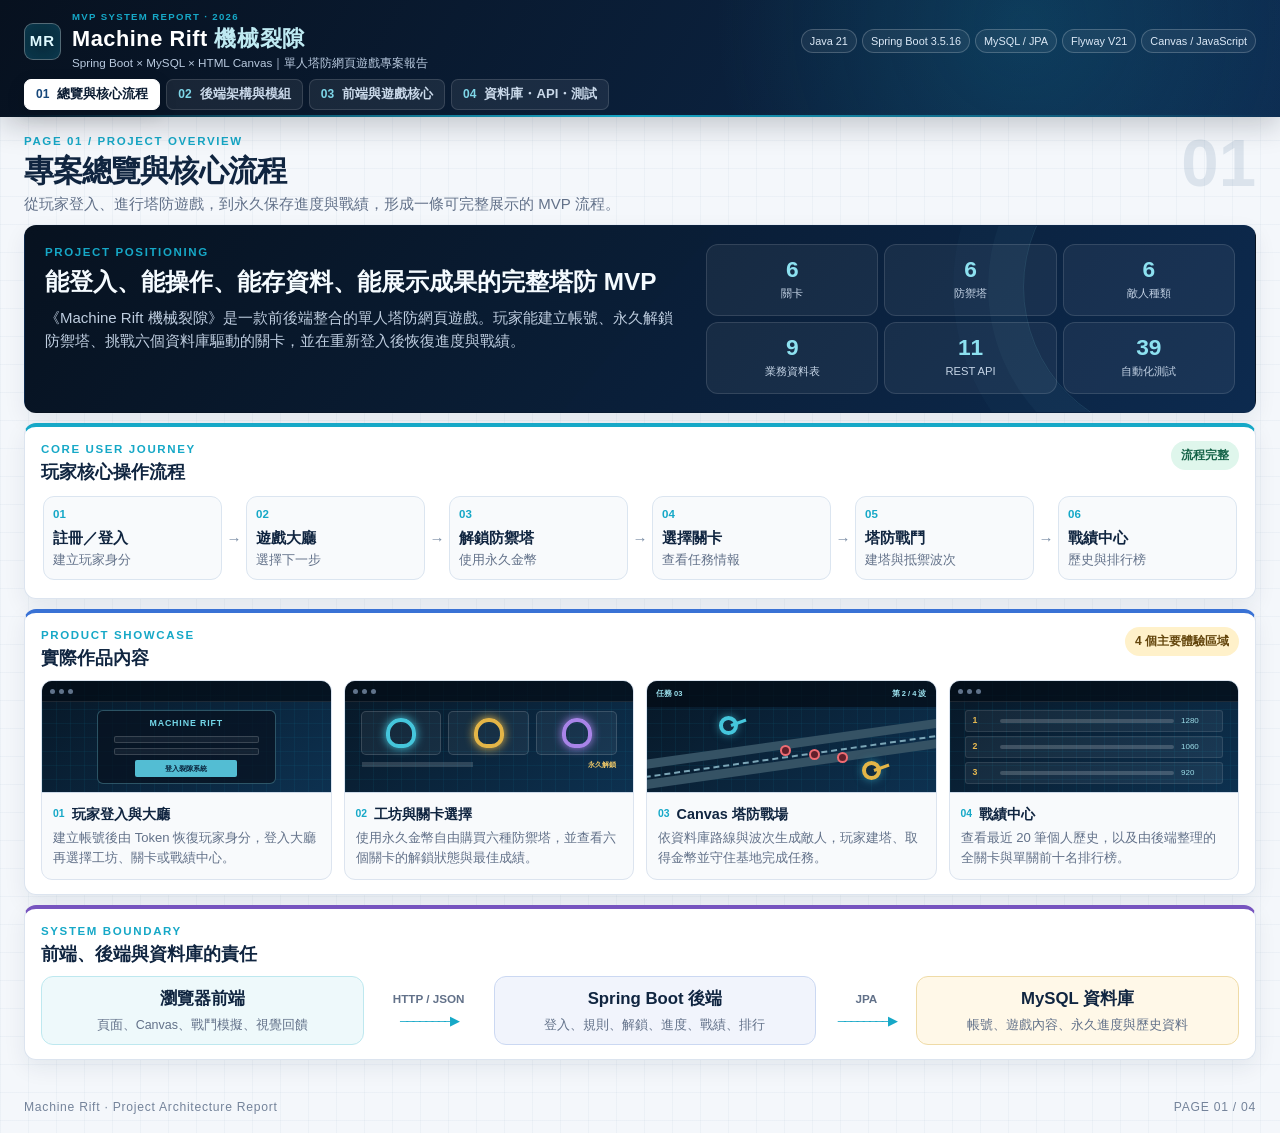
==== project-report/index.html @ 18dc1ae1 "docs: add interactive project report" ====
<!doctype html>
<html lang="zh-Hant">
<head>
  <meta charset="utf-8">
  <meta name="viewport" content="width=device-width, initial-scale=1">
  <meta name="description" content="Machine Rift 機械裂隙專案四頁式網頁報告">
  <title>Machine Rift｜專案架構報告</title>
  <link rel="stylesheet" href="report.css">
</head>
<body>
  <header class="report-header">
    <div class="header-grid">
      <div class="brand-block">
        <div class="brand-mark" aria-hidden="true">MR</div>
        <div>
          <p class="eyebrow">MVP SYSTEM REPORT · 2026</p>
          <h1>Machine Rift <span>機械裂隙</span></h1>
          <p class="subtitle">Spring Boot × MySQL × HTML Canvas｜單人塔防網頁遊戲專案報告</p>
        </div>
      </div>
      <div class="tech-list" aria-label="核心技術">
        <span>Java 21</span>
        <span>Spring Boot 3.5.16</span>
        <span>MySQL / JPA</span>
        <span>Flyway V21</span>
        <span>Canvas / JavaScript</span>
      </div>
    </div>

    <nav class="page-tabs" aria-label="報告頁面">
      <button class="page-tab is-active" type="button" data-page="overview" aria-selected="true">
        <span>01</span>總覽與核心流程
      </button>
      <button class="page-tab" type="button" data-page="backend" aria-selected="false">
        <span>02</span>後端架構與模組
      </button>
      <button class="page-tab" type="button" data-page="frontend" aria-selected="false">
        <span>03</span>前端與遊戲核心
      </button>
      <button class="page-tab" type="button" data-page="data" aria-selected="false">
        <span>04</span>資料庫・API・測試
      </button>
    </nav>
  </header>

  <main class="report-shell">
    <section class="report-page is-active" id="overview" aria-labelledby="overview-title">
      <div class="page-heading">
        <div>
          <p class="section-index">PAGE 01 / PROJECT OVERVIEW</p>
          <h2 id="overview-title">專案總覽與核心流程</h2>
          <p>從玩家登入、進行塔防遊戲，到永久保存進度與戰績，形成一條可完整展示的 MVP 流程。</p>
        </div>
        <div class="page-number">01</div>
      </div>

      <div class="hero-panel">
        <div class="hero-copy">
          <p class="kicker">PROJECT POSITIONING</p>
          <h3>能登入、能操作、能存資料、能展示成果的完整塔防 MVP</h3>
          <p>《Machine Rift 機械裂隙》是一款前後端整合的單人塔防網頁遊戲。玩家能建立帳號、永久解鎖防禦塔、挑戰六個資料庫驅動的關卡，並在重新登入後恢復進度與戰績。</p>
        </div>
        <div class="metric-grid">
          <div class="metric"><strong>6</strong><span>關卡</span></div>
          <div class="metric"><strong>6</strong><span>防禦塔</span></div>
          <div class="metric"><strong>6</strong><span>敵人種類</span></div>
          <div class="metric"><strong>9</strong><span>業務資料表</span></div>
          <div class="metric"><strong>11</strong><span>REST API</span></div>
          <div class="metric"><strong>39</strong><span>自動化測試</span></div>
        </div>
      </div>

      <article class="report-card flow-card accent-cyan">
        <div class="card-title-row">
          <div>
            <p class="card-label">CORE USER JOURNEY</p>
            <h3>玩家核心操作流程</h3>
          </div>
          <span class="status-badge success">流程完整</span>
        </div>
        <div class="process-flow" aria-label="玩家核心流程">
          <div class="process-step"><b>01</b><span>註冊／登入</span><small>建立玩家身分</small></div>
          <i aria-hidden="true">→</i>
          <div class="process-step"><b>02</b><span>遊戲大廳</span><small>選擇下一步</small></div>
          <i aria-hidden="true">→</i>
          <div class="process-step"><b>03</b><span>解鎖防禦塔</span><small>使用永久金幣</small></div>
          <i aria-hidden="true">→</i>
          <div class="process-step"><b>04</b><span>選擇關卡</span><small>查看任務情報</small></div>
          <i aria-hidden="true">→</i>
          <div class="process-step"><b>05</b><span>塔防戰鬥</span><small>建塔與抵禦波次</small></div>
          <i aria-hidden="true">→</i>
          <div class="process-step"><b>06</b><span>戰績中心</span><small>歷史與排行榜</small></div>
        </div>
      </article>

      <article class="report-card showcase-card accent-blue">
        <div class="card-title-row">
          <div>
            <p class="card-label">PRODUCT SHOWCASE</p>
            <h3>實際作品內容</h3>
          </div>
          <span class="status-badge">4 個主要體驗區域</span>
        </div>
        <div class="product-showcase">
          <div class="showcase-item">
            <div class="screen-preview login-preview" aria-hidden="true">
              <div class="preview-top"><span></span><span></span><span></span></div>
              <div class="login-panel-mini">
                <b>MACHINE RIFT</b>
                <i></i><i></i><em>登入裂隙系統</em>
              </div>
            </div>
            <div class="showcase-copy">
              <b><span>01</span>玩家登入與大廳</b>
              <p>建立帳號後由 Token 恢復玩家身分，登入大廳再選擇工坊、關卡或戰績中心。</p>
            </div>
          </div>

          <div class="showcase-item">
            <div class="screen-preview workshop-preview" aria-hidden="true">
              <div class="preview-top"><span></span><span></span><span></span></div>
              <div class="tower-mini-grid">
                <i class="tower-mini cyan"></i><i class="tower-mini yellow"></i><i class="tower-mini purple"></i>
              </div>
              <div class="workshop-bar"><span></span><b>永久解鎖</b></div>
            </div>
            <div class="showcase-copy">
              <b><span>02</span>工坊與關卡選擇</b>
              <p>使用永久金幣自由購買六種防禦塔，並查看六個關卡的解鎖狀態與最佳成績。</p>
            </div>
          </div>

          <div class="showcase-item">
            <div class="screen-preview battle-preview" aria-hidden="true">
              <div class="battle-hud-mini"><span>任務 03</span><span>第 2 / 4 波</span></div>
              <div class="battle-route-mini"></div>
              <i class="built-tower one"></i><i class="built-tower two"></i>
              <i class="enemy-dot a"></i><i class="enemy-dot b"></i><i class="enemy-dot c"></i>
            </div>
            <div class="showcase-copy">
              <b><span>03</span>Canvas 塔防戰場</b>
              <p>依資料庫路線與波次生成敵人，玩家建塔、取得金幣並守住基地完成任務。</p>
            </div>
          </div>

          <div class="showcase-item">
            <div class="screen-preview records-preview" aria-hidden="true">
              <div class="preview-top"><span></span><span></span><span></span></div>
              <div class="ranking-mini">
                <div><b>1</b><span></span><em>1280</em></div>
                <div><b>2</b><span></span><em>1060</em></div>
                <div><b>3</b><span></span><em>920</em></div>
              </div>
            </div>
            <div class="showcase-copy">
              <b><span>04</span>戰績中心</b>
              <p>查看最近 20 筆個人歷史，以及由後端整理的全關卡與單關前十名排行榜。</p>
            </div>
          </div>
        </div>
      </article>

      <article class="report-card accent-purple">
        <div class="card-title-row">
          <div>
            <p class="card-label">SYSTEM BOUNDARY</p>
            <h3>前端、後端與資料庫的責任</h3>
          </div>
        </div>
        <div class="layer-diagram">
          <div class="layer frontend-layer"><span>瀏覽器前端</span><small>頁面、Canvas、戰鬥模擬、視覺回饋</small></div>
          <div class="layer-arrow">HTTP / JSON</div>
          <div class="layer backend-layer"><span>Spring Boot 後端</span><small>登入、規則、解鎖、進度、戰績、排行</small></div>
          <div class="layer-arrow">JPA</div>
          <div class="layer database-layer"><span>MySQL 資料庫</span><small>帳號、遊戲內容、永久進度與歷史資料</small></div>
        </div>
      </article>
    </section>

    <section class="report-page" id="backend" aria-labelledby="backend-title" hidden>
      <div class="page-heading">
        <div>
          <p class="section-index">PAGE 02 / BACKEND ARCHITECTURE</p>
          <h2 id="backend-title">後端架構與功能模組</h2>
          <p>採用 Spring Boot 分層架構，Controller 接收請求、Service 執行規則、Repository 操作 MySQL。</p>
        </div>
        <div class="page-number">02</div>
      </div>

      <article class="report-card accent-cyan">
        <p class="card-label">REQUEST PIPELINE</p>
        <h3>後端請求處理鏈</h3>
        <div class="architecture-flow">
          <div><strong>Controller</strong><small>HTTP、驗證、Token</small></div><i>→</i>
          <div><strong>Service</strong><small>商業規則、交易</small></div><i>→</i>
          <div><strong>Repository</strong><small>JPA 查詢與保存</small></div><i>→</i>
          <div><strong>Entity</strong><small>資料表關聯模型</small></div><i>→</i>
          <div><strong>MySQL</strong><small>永久保存資料</small></div>
        </div>
        <p class="diagram-note">DTO 控制 API 輸入輸出，Mapper 負責 Entity 與 DTO 轉換，GlobalExceptionHandler 統一處理中文錯誤。</p>
      </article>

      <article class="report-card backend-module-report accent-blue">
        <div class="card-title-row">
          <div>
            <p class="card-label">FUNCTIONAL MODULES</p>
            <h3>五個後端功能模組</h3>
          </div>
          <button class="function-overview-button" id="open-function-overview" type="button">查看 Function 全覽</button>
        </div>

        <div class="backend-domain-grid">
          <section class="domain-card auth-domain">
            <div class="domain-head"><b>01</b><div><strong>會員與登入</strong><span>Auth</span></div></div>
            <p>建立玩家身分、驗證密碼、簽發與撤銷登入 Token。</p>
            <div class="domain-row"><small>Controller</small><code>AuthController</code></div>
            <div class="endpoint-lines">
              <span><b>POST</b> /api/auth/register</span>
              <span><b>POST</b> /api/auth/login</span>
              <span><b>GET</b> /api/auth/me</span>
              <span><b>POST</b> /api/auth/logout</span>
            </div>
            <div class="function-chips"><code>register()</code><code>login()</code><code>requirePlayer()</code><code>createSession()</code></div>
            <footer><span>Player</span><span>PlayerRepository</span><span>BCrypt / SHA-256</span></footer>
          </section>

          <section class="domain-card progress-domain">
            <div class="domain-head"><b>02</b><div><strong>玩家進度</strong><span>Progress</span></div></div>
            <p>恢復玩家的金幣、關卡進度、最佳戰績與永久解鎖塔。</p>
            <div class="domain-row"><small>Controller</small><code>PlayerController</code></div>
            <div class="endpoint-lines">
              <span><b>GET</b> /api/players/me/progress</span>
            </div>
            <div class="function-chips"><code>initializePlayer()</code><code>getProgress()</code><code>recordGameResult()</code><code>unlockNextStage()</code></div>
            <footer><span>PlayerStageProgress</span><span>PlayerTowerUnlock</span><span>PlayerProgressService</span></footer>
          </section>

          <section class="domain-card stage-domain">
            <div class="domain-head"><b>03</b><div><strong>關卡內容</strong><span>Stage Content</span></div></div>
            <p>由資料庫組合關卡、路徑節點、波次與敵人數值。</p>
            <div class="domain-row"><small>Controller</small><code>StageController</code></div>
            <div class="endpoint-lines">
              <span><b>GET</b> /api/stages</span>
            </div>
            <div class="function-chips"><code>getAllStages()</code><code>StageMapper.toResponseDto()</code></div>
            <footer><span>Stage</span><span>StagePath</span><span>StageWave</span><span>Enemy</span></footer>
          </section>

          <section class="domain-card tower-domain">
            <div class="domain-head"><b>04</b><div><strong>防禦塔工坊</strong><span>Tower Workshop</span></div></div>
            <p>提供塔數值，並以交易方式處理永久金幣扣款與解鎖。</p>
            <div class="domain-row"><small>Controller</small><code>TowerController</code></div>
            <div class="endpoint-lines">
              <span><b>GET</b> /api/towers</span>
              <span><b>POST</b> /api/towers/{towerId}/unlock</span>
            </div>
            <div class="function-chips"><code>getAllTowers()</code><code>unlockTower()</code><code>findByIdForUpdate()</code></div>
            <footer><span>Tower</span><span>PlayerTowerUnlock</span><span>悲觀鎖</span></footer>
          </section>

          <section class="domain-card record-domain">
            <div class="domain-head"><b>05</b><div><strong>戰績與排行</strong><span>Records</span></div></div>
            <p>保存單局結果、回傳個人歷史，並在後端整理最佳成績前十名。</p>
            <div class="domain-row"><small>Controller</small><code>GameRecordController</code></div>
            <div class="endpoint-lines">
              <span><b>POST</b> /api/game-records</span>
              <span><b>GET</b> /api/game-records/me</span>
              <span><b>GET</b> /api/rankings</span>
            </div>
            <div class="function-chips"><code>saveGameRecord()</code><code>getPlayerHistory()</code><code>getRankings()</code></div>
            <footer><span>GameRecord</span><span>GameRecordRepository</span><span>GameRecordMapper</span></footer>
          </section>
        </div>
      </article>

      <article class="report-card accent-purple">
        <div class="card-title-row">
          <div>
            <p class="card-label">LAYER INVENTORY</p>
            <h3>後端分層與檔案完整盤點</h3>
          </div>
          <span class="status-badge success">清楚分工</span>
        </div>
        <div class="layer-inventory">
          <div class="inventory-row">
            <b><i>5</i> Controller</b>
            <div><code>AuthController</code><code>PlayerController</code><code>StageController</code><code>TowerController</code><code>GameRecordController</code></div>
            <p>接收 HTTP、執行 DTO 驗證、讀取 Authorization，將工作交給 Service。</p>
          </div>
          <div class="inventory-row">
            <b><i>5</i> Service</b>
            <div><code>AuthService</code><code>PlayerProgressService</code><code>StageService</code><code>TowerService</code><code>GameRecordService</code></div>
            <p>保存登入、進度、購買、解鎖與排行榜等真正的後端規則。</p>
          </div>
          <div class="inventory-row">
            <b><i>9</i> Repository</b>
            <div><code>PlayerRepository</code><code>StageRepository</code><code>StagePathRepository</code><code>StageWaveRepository</code><code>EnemyRepository</code><code>TowerRepository</code><code>PlayerStageProgressRepository</code><code>PlayerTowerUnlockRepository</code><code>GameRecordRepository</code></div>
            <p>繼承 JpaRepository，補充玩家、排行、歷史、解鎖與悲觀鎖查詢。</p>
          </div>
          <div class="inventory-row">
            <b><i>9</i> Entity</b>
            <div><code>Player</code><code>Stage</code><code>StagePath</code><code>StageWave</code><code>Enemy</code><code>Tower</code><code>PlayerStageProgress</code><code>PlayerTowerUnlock</code><code>GameRecord</code></div>
            <p>對應九張業務資料表，定義欄位、限制與 JPA 關聯。</p>
          </div>
          <div class="inventory-row support-row">
            <b><i>19</i> DTO</b><p>驗證 Request 並限制 Response 公開內容。</p>
            <b><i>4</i> Mapper</b><p>Player、Stage、Tower、GameRecord 資料轉換。</p>
            <b><i>4</i> Exception</b><p>統一回傳 400、401、404、409 與 500 中文錯誤。</p>
            <b><i>1</i> Config</b><p>提供 BCrypt PasswordEncoder。</p>
          </div>
          <p class="inventory-note"><code>MachineRiftApplication</code> 是 Spring Boot 啟動入口；DTO 依 Auth、Player、Stage、Tower、GameRecord 與 Ranking 六類請求／回應資料分組。</p>
        </div>
      </article>

      <article class="report-card accent-yellow">
        <div class="card-title-row">
          <div>
            <p class="card-label">END-TO-END SEQUENCES</p>
            <h3>兩條重要後端資料流</h3>
          </div>
          <span class="status-badge warning">Transaction Boundary</span>
        </div>
        <div class="sequence-grid">
          <section class="sequence-card">
            <h4>防禦塔永久購買</h4>
            <ol>
              <li><b>TowerController</b><span>接收 towerId 與登入 Token</span></li>
              <li><b>AuthService</b><span>驗證 Token 並取得目前玩家</span></li>
              <li><b>TowerService</b><span>確認塔存在並鎖定玩家資料</span></li>
              <li><b>Repository</b><span>檢查重複購買與永久金幣</span></li>
              <li><b>Transaction</b><span>扣款、新增解鎖關聯並回傳餘額</span></li>
            </ol>
          </section>
          <section class="sequence-card">
            <h4>遊戲結束與進度更新</h4>
            <ol>
              <li><b>GameRecordController</b><span>接收關卡、分數、勝敗與時間</span></li>
              <li><b>GameRecordService</b><span>確認玩家已解鎖該關卡</span></li>
              <li><b>GameRecordRepository</b><span>新增本局 GameRecord</span></li>
              <li><b>PlayerProgressService</b><span>更新最佳分數、時間與完成次數</span></li>
              <li><b>Transaction</b><span>勝利時發獎勵並解鎖下一關</span></li>
            </ol>
          </section>
        </div>
      </article>

      <article class="report-card accent-red backend-guardrails">
        <div>
          <p class="card-label">SECURITY & ERROR BOUNDARY</p>
          <h3>安全與例外處理</h3>
        </div>
        <div class="guardrail-grid">
          <div><b>玩家身分</b><span>由 Bearer Token 決定，不接受前端指定其他 playerId。</span></div>
          <div><b>敏感資料</b><span>密碼使用 BCrypt；資料庫只保存 Token 的 SHA-256 雜湊。</span></div>
          <div><b>DTO 邊界</b><span>不將 passwordHash、sessionTokenHash 等 Entity 欄位回傳前端。</span></div>
          <div><b>錯誤格式</b><span>GlobalExceptionHandler 統一中文訊息及 HTTP 狀態碼。</span></div>
        </div>
      </article>
    </section>

    <section class="report-page" id="frontend" aria-labelledby="frontend-title" hidden>
      <div class="page-heading">
        <div>
          <p class="section-index">PAGE 03 / FRONTEND & GAMEPLAY</p>
          <h2 id="frontend-title">前端結構與遊戲核心</h2>
          <p>原生 HTML、CSS 與 JavaScript 組成單頁式介面，Canvas 負責即時塔防戰場。</p>
        </div>
        <div class="page-number">03</div>
      </div>

      <div class="evidence-strip frontend-evidence" aria-label="前端成果摘要">
        <div><strong>7</strong><span>主要畫面</span><small>Hash 路由切換</small></div>
        <div><strong>5</strong><span>JavaScript 模組</span><small>依責任拆分</small></div>
        <div><strong>6</strong><span>遊戲關卡</span><small>API 驅動內容</small></div>
        <div><strong>Canvas</strong><span>即時戰場</span><small>原生 JavaScript</small></div>
      </div>

      <div class="frontend-overview-grid">
        <article class="report-card compact-navigation-card accent-cyan">
          <p class="card-label">SINGLE PAGE NAVIGATION</p>
          <h3>玩家畫面導航</h3>
          <div class="compact-navigation" aria-label="玩家畫面導航流程">
            <div class="navigation-main-route">
              <span><b>01</b>登入／建立帳號</span><i>登入成功 →</i><span class="lobby-route"><b>02</b>遊戲大廳</span>
            </div>
            <p>登入後由遊戲大廳選擇三條主要路線：</p>
            <div class="compact-branches">
              <div><b>A</b><strong>防禦塔工坊</strong><span>購買永久解鎖塔 → 返回大廳</span></div>
              <div class="game-branch"><b>B</b><strong>開始遊戲</strong><span>選擇關卡 → 任務簡報 → Canvas 戰場</span></div>
              <div><b>C</b><strong>戰績中心</strong><span>個人歷史／排行榜 → 返回大廳</span></div>
            </div>
          </div>
          <p class="diagram-note">所有畫面位於 index.html，網址 Hash 保存目前頁面，支援上一頁與重新整理。</p>
        </article>

        <article class="report-card frontend-modules-card accent-purple">
          <p class="card-label">FRONTEND FILE MAP</p>
          <h3>七個前端檔案的責任</h3>
          <div class="frontend-file-map">
            <div><code>index.html</code><span>七個畫面與視窗結構</span></div>
            <div><code>styles.css</code><span>戰術風格、HUD、響應式</span></div>
            <div><code>core.js</code><span>API、Token、state、路由</span></div>
            <div><code>views.js</code><span>大廳、工坊、選關、戰績</span></div>
            <div class="primary-file"><code>game.js</code><span>遊戲迴圈、戰鬥、Canvas</span></div>
            <div><code>story.js</code><span>任務與勝敗敘事</span></div>
            <div><code>background.js</code><span>獨立背景動畫</span></div>
          </div>
        </article>
      </div>

      <article class="report-card compact-game-loop accent-yellow">
        <div class="card-title-row">
          <div>
            <p class="card-label">GAME LOOP</p>
            <h3>單場塔防六步流程</h3>
          </div>
          <span class="status-badge warning">Frontend Runtime</span>
        </div>
        <div class="game-loop-strip">
          <div><b>1</b><strong>載入內容</strong><span>路線、波次、敵人、塔</span></div><i>→</i>
          <div><b>2</b><strong>部署防禦塔</strong><span>位置、射程、局內金幣</span></div><i>→</i>
          <div><b>3</b><strong>生成波次</strong><span>數量、間隔、生成距離</span></div><i>→</i>
          <div><b>4</b><strong>執行戰鬥</strong><span>移動、瞄準、開火、擊殺</span></div><i>→</i>
          <div><b>5</b><strong>判定結果</strong><span>全數清除／基地歸零</span></div><i>→</i>
          <div><b>6</b><strong>送出戰績</strong><span>分數、結果、遊戲時間</span></div>
        </div>
      </article>

      <div class="frontend-bottom-grid">
        <article class="report-card feedback-overview accent-green">
          <p class="card-label">BATTLEFIELD FEEDBACK</p>
          <h3>戰場資訊與操作回饋</h3>
          <div class="feedback-matrix">
            <div><b>HUD</b><span>任務、波次、時間、金幣、基地血量</span></div>
            <div><b>戰場</b><span>路線、可建造區、座標與方向提示</span></div>
            <div><b>建塔</b><span>位置／射程預覽、連續放置、塔庫排序</span></div>
            <div><b>攻擊</b><span>砲管追蹤、開火、命中及擊殺金幣</span></div>
            <div><b>敵人</b><span>固定血條、生成間距、速度與生命</span></div>
            <div><b>基地</b><span>受傷震動、低血量紅色警示</span></div>
          </div>
        </article>

        <article class="report-card runtime-boundary accent-blue">
          <p class="card-label">RUNTIME DATA BOUNDARY</p>
          <h3>前端暫存與後端永久資料</h3>
          <div class="runtime-split">
            <div><b>只存在本局</b><span>敵人與塔、子彈、局內金幣、基地生命、波次、分數、時間與動畫效果。</span></div>
            <i>遊戲結束<br>POST</i>
            <div><b>送往後端保存</b><span>stageId、score、WIN／LOSE、playTime；玩家身分由 Token 決定。</span></div>
          </div>
        </article>
      </div>
    </section>

    <section class="report-page" id="data" aria-labelledby="data-title" hidden>
      <div class="page-heading">
        <div>
          <p class="section-index">PAGE 04 / DATABASE · API · TEST</p>
          <h2 id="data-title">資料庫、API 與測試成果</h2>
          <p>九張資料表保存內容與玩家進度，十一支 API 串接核心流程，三十九項測試保護後端規則。</p>
        </div>
        <div class="page-number">04</div>
      </div>

      <div class="evidence-strip" aria-label="專案資料成果摘要">
        <div><strong>9</strong><span>業務資料表</span><small>結構已收斂</small></div>
        <div><strong>11</strong><span>REST API</span><small>涵蓋核心流程</small></div>
        <div><strong>39</strong><span>自動化測試</span><small>核心規則驗證</small></div>
        <div><strong>V21</strong><span>Flyway 版本</span><small>可重建資料庫</small></div>
      </div>

      <div class="data-overview-grid">
        <article class="report-card database-overview accent-yellow">
          <div class="card-title-row">
            <div>
              <p class="card-label">DATABASE RELATIONSHIP</p>
              <h3>資料表關聯全貌</h3>
            </div>
            <span class="status-badge warning">9 Tables</span>
          </div>
          <div class="compact-erd">
            <div class="erd-source"><strong>player</strong><span>帳號、金幣、Token</span></div>
            <div class="erd-relations">
              <div><i>1 ─ N</i><strong>player_stage_progress</strong><span>解鎖、最佳紀錄、完成次數</span><i>N ─ 1</i><b>stage</b></div>
              <div><i>1 ─ N</i><strong>player_tower_unlock</strong><span>永久購買關聯</span><i>N ─ 1</i><b>tower</b></div>
              <div><i>1 ─ N</i><strong>game_record</strong><span>勝敗、分數、時間、日期</span><i>N ─ 1</i><b>stage</b></div>
            </div>
          </div>
          <div class="stage-content-map">
            <b>stage</b><i>1 ─ N</i><span>stage_path</span>
            <b>stage</b><i>1 ─ N</i><span>stage_wave</span><i>N ─ 1</i><span>enemy</span>
          </div>
          <p class="diagram-note">固定內容 5 張表、玩家帳號 1 張表、永久進度 2 張表、每局歷史 1 張表。</p>
        </article>

        <article class="report-card api-overview accent-blue">
          <div class="card-title-row">
            <div>
              <p class="card-label">API COVERAGE</p>
              <h3>五組 API 模組</h3>
            </div>
            <button class="function-overview-button" id="open-api-overview" type="button">查看 11 支 API</button>
          </div>
          <div class="api-domain-summary">
            <div><b>4</b><strong>帳號登入</strong><span>register、login、me、logout</span></div>
            <div><b>1</b><strong>玩家進度</strong><span>目前玩家的永久進度</span></div>
            <div><b>1</b><strong>關卡內容</strong><span>路徑、波次與敵人資料</span></div>
            <div><b>2</b><strong>防禦塔</strong><span>塔資料與永久購買</span></div>
            <div><b>3</b><strong>戰績中心</strong><span>保存、歷史與排行榜</span></div>
          </div>
          <div class="api-contract-mini">
            <code>{ success, message, data }</code>
            <span>登入 API 使用 <b>Authorization: Bearer Token</b></span>
          </div>
        </article>
      </div>

      <div class="verification-overview-grid">
        <article class="report-card migration-overview accent-purple">
          <p class="card-label">MIGRATION EVOLUTION</p>
          <h3>Flyway 資料庫演進</h3>
          <div class="migration-track">
            <div><b>V1</b><span>核心 Schema</span></div><i>→</i>
            <div><b>V3</b><span>路線與波次</span></div><i>→</i>
            <div><b>V7</b><span>帳號與登入</span></div><i>→</i>
            <div><b>V14</b><span>MVP 結構收斂</span></div><i>→</i>
            <div><b>V21</b><span>難度與速度平衡</span></div>
          </div>
          <p>空白 MySQL 可依 V1～V21 重建結構與種子資料；下一個版本從 V22 開始。</p>
        </article>

        <article class="report-card test-overview accent-green">
          <div class="card-title-row">
            <div>
              <p class="card-label">TEST COVERAGE MATRIX</p>
              <h3>39 項測試覆蓋六個層級</h3>
            </div>
            <span class="test-status">✓ VERIFIED</span>
          </div>
          <div class="coverage-matrix">
            <div><b>✓</b><strong>Application</strong><span>啟動、Schema、種子內容、OpenAPI</span></div>
            <div><b>✓</b><strong>Migration</strong><span>V14～V21 結構與數值演進</span></div>
            <div><b>✓</b><strong>Controller</strong><span>Token、DTO、進度與排行榜</span></div>
            <div><b>✓</b><strong>Service</strong><span>戰績、解鎖、購買與金幣</span></div>
            <div><b>✓</b><strong>Repository</strong><span>排行、日期排序與關聯載入</span></div>
            <div><b>✓</b><strong>Exception</strong><span>中文錯誤及 null 訊息防護</span></div>
          </div>
        </article>
      </div>

      <article class="report-card data-conclusion accent-cyan">
        <div><b>資料保護</b><span>BCrypt 密碼、SHA-256 Token 雜湊、DTO 排除敏感欄位</span></div>
        <div><b>一致回應</b><span><code>{ success, message, data }</code> 與中文錯誤格式</span></div>
        <div><b>MVP 成果</b><span>登入、操作、存檔與成果展示流程已完整串接</span></div>
      </article>
    </section>
  </main>

  <dialog class="function-dialog" id="function-overview-dialog" aria-labelledby="function-dialog-title">
    <div class="function-dialog-header">
      <div>
        <p class="card-label">BACKEND FUNCTION INDEX</p>
        <h2 id="function-dialog-title">後端 Function 全覽</h2>
        <p>依功能模組整理明確寫在程式中的方法；不重複列出 Lombok 產生的方法及 JpaRepository 基本 CRUD。</p>
      </div>
      <button class="function-dialog-close" type="button" data-close-function-dialog aria-label="關閉 Function 全覽">×</button>
    </div>

    <div class="function-dialog-body">
      <section class="function-group auth-functions">
        <div class="function-group-title"><b>01</b><div><h3>會員與登入</h3><span>AuthController / AuthService</span></div></div>
        <div class="function-class">
          <strong>AuthController</strong>
          <ul class="function-list">
            <li><code>register()</code><span>接收註冊資料並建立玩家</span></li>
            <li><code>login()</code><span>驗證帳密並回傳 Token</span></li>
            <li><code>me()</code><span>取得目前登入玩家</span></li>
            <li><code>logout()</code><span>使目前 Token 失效</span></li>
          </ul>
        </div>
        <div class="function-class">
          <strong>AuthService</strong>
          <ul class="function-list">
            <li><code>register()</code><span>檢查重複、加密密碼、初始化玩家</span></li>
            <li><code>login()</code><span>比對 BCrypt 密碼</span></li>
            <li><code>requirePlayer()</code><span>驗證 Bearer Token 與到期時間</span></li>
            <li><code>logout()</code><span>清除 Token 雜湊與到期時間</span></li>
            <li><code>createSession()</code><span>產生 30 天登入 Session</span></li>
            <li><code>extractBearerToken()</code><span>解析 Authorization Header</span></li>
            <li><code>normalizeUsername()</code><span>帳號去空白並轉小寫</span></li>
            <li><code>hashToken()</code><span>以 SHA-256 保存 Token 雜湊</span></li>
          </ul>
        </div>
        <div class="function-class">
          <strong>PlayerRepository 自訂查詢</strong>
          <ul class="function-list">
            <li><code>findByUsername()</code><span>依登入帳號尋找玩家</span></li>
            <li><code>findBySessionTokenHash()</code><span>依 Token 雜湊尋找玩家</span></li>
            <li><code>existsByUsername()</code><span>檢查登入帳號重複</span></li>
            <li><code>existsByPlayerNameIgnoreCase()</code><span>不分大小寫檢查玩家名稱</span></li>
          </ul>
        </div>
      </section>

      <section class="function-group progress-functions">
        <div class="function-group-title"><b>02</b><div><h3>玩家進度</h3><span>PlayerController / PlayerProgressService</span></div></div>
        <div class="function-class">
          <strong>PlayerController</strong>
          <ul class="function-list">
            <li><code>getPlayerProgress()</code><span>回傳登入玩家完整進度</span></li>
          </ul>
        </div>
        <div class="function-class">
          <strong>PlayerProgressService</strong>
          <ul class="function-list">
            <li><code>initializePlayer()</code><span>補齊預設值與起始解鎖</span></li>
            <li><code>getProgress()</code><span>組合金幣、關卡與塔解鎖</span></li>
            <li><code>isStageUnlocked()</code><span>確認玩家可進入關卡</span></li>
            <li><code>recordGameResult()</code><span>更新最佳戰績、獎勵與完成次數</span></li>
            <li><code>isBetterResult()</code><span>比較高分與同分較短時間</span></li>
            <li><code>unlockNextStage()</code><span>勝利後解鎖下一關</span></li>
            <li><code>findFirstPlayableStage()</code><span>尋找第一個完整可玩關卡</span></li>
            <li><code>unlockStage()</code><span>建立或更新關卡解鎖</span></li>
            <li><code>unlockTower()</code><span>建立玩家起始塔解鎖</span></li>
          </ul>
        </div>
        <div class="function-class">
          <strong>進度 Repository 自訂查詢</strong>
          <ul class="function-list">
            <li><code>findAllByPlayerPlayerIdOrderByStageStageIdAsc()</code><span>取得玩家全部關卡進度</span></li>
            <li><code>findByPlayerPlayerIdAndStageStageId()</code><span>取得玩家單關進度</span></li>
            <li><code>existsByPlayerPlayerIdAndStageStageIdAndUnlockedTrue()</code><span>確認關卡已解鎖</span></li>
          </ul>
        </div>
      </section>

      <section class="function-group stage-functions">
        <div class="function-group-title"><b>03</b><div><h3>關卡內容</h3><span>StageController / StageService / StageMapper</span></div></div>
        <div class="function-class">
          <strong>Stage 模組</strong>
          <ul class="function-list">
            <li><code>StageController.getAllStages()</code><span>提供關卡內容 API</span></li>
            <li><code>StageService.getAllStages()</code><span>查詢並轉換全部關卡</span></li>
            <li><code>StageMapper.toResponseDto()</code><span>組合路線、波次與敵人 DTO</span></li>
          </ul>
        </div>
        <div class="function-class">
          <strong>StageRepository 自訂查詢</strong>
          <ul class="function-list">
            <li><code>findFirstByOrderByStageIdAsc()</code><span>取得第一關</span></li>
            <li><code>findFirstByStageIdGreaterThanOrderByStageIdAsc()</code><span>取得下一關</span></li>
            <li><code>findAllByOrderByStageIdAsc()</code><span>依 ID 取得全部關卡</span></li>
          </ul>
        </div>
      </section>

      <section class="function-group tower-functions">
        <div class="function-group-title"><b>04</b><div><h3>防禦塔工坊</h3><span>TowerController / TowerService / TowerMapper</span></div></div>
        <div class="function-class">
          <strong>Tower 模組</strong>
          <ul class="function-list">
            <li><code>TowerController.getAllTowers()</code><span>提供全部塔資料</span></li>
            <li><code>TowerController.unlockTower()</code><span>接收永久購買請求</span></li>
            <li><code>TowerService.getAllTowers()</code><span>依造價與 ID 排序</span></li>
            <li><code>TowerService.unlockTower()</code><span>鎖定玩家、扣款並建立解鎖</span></li>
            <li><code>TowerMapper.toResponseDto()</code><span>塔 Entity 轉成公開 DTO</span></li>
          </ul>
        </div>
        <div class="function-class">
          <strong>購買相關查詢</strong>
          <ul class="function-list">
            <li><code>findByIdForUpdate()</code><span>悲觀鎖讀取玩家</span></li>
            <li><code>findAllByOrderByCostAscTowerIdAsc()</code><span>塔排序查詢</span></li>
            <li><code>existsByPlayerPlayerIdAndTowerTowerId()</code><span>檢查重複購買</span></li>
            <li><code>findAllByPlayerPlayerIdOrderByTowerCostAscTowerTowerIdAsc()</code><span>取得玩家已解鎖塔</span></li>
          </ul>
        </div>
      </section>

      <section class="function-group record-functions">
        <div class="function-group-title"><b>05</b><div><h3>戰績與排行榜</h3><span>GameRecordController / Service / Mapper</span></div></div>
        <div class="function-class">
          <strong>Controller / Service</strong>
          <ul class="function-list">
            <li><code>saveGameRecord()</code><span>保存登入玩家的單局結果</span></li>
            <li><code>getMyGameRecords()</code><span>個人最近 20 筆歷史 API</span></li>
            <li><code>getPlayerHistory()</code><span>查詢並轉換玩家歷史</span></li>
            <li><code>getRankings()</code><span>產生全體或單關前十名</span></li>
          </ul>
        </div>
        <div class="function-class">
          <strong>GameRecordMapper / Repository</strong>
          <ul class="function-list">
            <li><code>toResponseDto()</code><span>戰績保存結果 DTO</span></li>
            <li><code>toHistoryResponseDto()</code><span>個人歷史 DTO</span></li>
            <li><code>toEntity()</code><span>Request、玩家與關卡組成 Entity</span></li>
            <li><code>findAllByOrderByScoreDescPlayTimeAscRecordIdAsc()</code><span>全體排行榜排序</span></li>
            <li><code>findAllByStageOrderByScoreDescPlayTimeAscRecordIdAsc()</code><span>單關排行榜排序</span></li>
            <li><code>findTop20ByPlayerOrderByCreatedAtDescRecordIdDesc()</code><span>個人最近戰績</span></li>
          </ul>
        </div>
      </section>

      <section class="function-group support-functions">
        <div class="function-group-title"><b>＋</b><div><h3>共用支援</h3><span>Mapper / Config / Repository inheritance</span></div></div>
        <div class="function-class">
          <strong>共用明確方法</strong>
          <ul class="function-list">
            <li><code>PlayerMapper.toResponseDto()</code><span>排除玩家敏感欄位</span></li>
            <li><code>PasswordConfig.passwordEncoder()</code><span>註冊 BCrypt Bean</span></li>
            <li><code>ApiResponse.success()</code><span>建立統一成功回應</span></li>
            <li><code>ApiResponse.failure()</code><span>建立統一失敗回應</span></li>
          </ul>
        </div>
        <div class="function-class">
          <strong>GlobalExceptionHandler</strong>
          <ul class="function-list">
            <li><code>handleValidationException()</code><span>處理 DTO 欄位驗證錯誤</span></li>
            <li><code>handleResourceNotFound()</code><span>回傳 404 資料不存在</span></li>
            <li><code>handleNoResourceFound()</code><span>回傳 404 API 不存在</span></li>
            <li><code>handleResourceConflict()</code><span>回傳 409 資料衝突</span></li>
            <li><code>handleAuthentication()</code><span>回傳 401 登入驗證錯誤</span></li>
            <li><code>handleGeneralException()</code><span>記錄錯誤並回傳中文 500</span></li>
          </ul>
        </div>
        <p class="function-note">未逐一列出：Lombok 產生的 Getter、Setter、Builder、建構子，以及 JpaRepository 繼承的 save、findById、findAll、delete、existsById 等基本 CRUD。EnemyRepository、StagePathRepository、StageWaveRepository 目前只使用這些繼承方法。</p>
      </section>
    </div>
  </dialog>

  <dialog class="function-dialog api-dialog" id="api-overview-dialog" aria-labelledby="api-dialog-title">
    <div class="function-dialog-header">
      <div>
        <p class="card-label">REST API INDEX</p>
        <h2 id="api-dialog-title">11 支 API 完整清單</h2>
        <p>依功能模組列出 Method、Path、登入需求與用途，所有回應使用統一 ApiResponse 格式。</p>
      </div>
      <button class="function-dialog-close" type="button" data-close-api-dialog aria-label="關閉 API 全覽">×</button>
    </div>
    <div class="api-dialog-body">
      <section class="api-detail-group">
        <h3><b>4</b>會員與登入</h3>
        <div class="api-detail-list">
          <div><em class="post">POST</em><code>/api/auth/register</code><span>公開</span><p>建立帳號並直接取得登入 Token</p></div>
          <div><em class="post">POST</em><code>/api/auth/login</code><span>公開</span><p>驗證帳號與密碼</p></div>
          <div><em class="get">GET</em><code>/api/auth/me</code><span>Token</span><p>恢復目前登入玩家</p></div>
          <div><em class="post">POST</em><code>/api/auth/logout</code><span>Token</span><p>撤銷目前登入 Session</p></div>
        </div>
      </section>
      <section class="api-detail-group">
        <h3><b>1</b>玩家進度</h3>
        <div class="api-detail-list">
          <div><em class="get">GET</em><code>/api/players/me/progress</code><span>Token</span><p>金幣、關卡進度與已解鎖塔</p></div>
        </div>
      </section>
      <section class="api-detail-group">
        <h3><b>1</b>關卡內容</h3>
        <div class="api-detail-list">
          <div><em class="get">GET</em><code>/api/stages</code><span>公開</span><p>關卡、路徑、波次與敵人</p></div>
        </div>
      </section>
      <section class="api-detail-group">
        <h3><b>2</b>防禦塔</h3>
        <div class="api-detail-list">
          <div><em class="get">GET</em><code>/api/towers</code><span>公開</span><p>全部防禦塔數值與價格</p></div>
          <div><em class="post">POST</em><code>/api/towers/{towerId}/unlock</code><span>Token</span><p>使用永久金幣購買塔</p></div>
        </div>
      </section>
      <section class="api-detail-group">
        <h3><b>3</b>戰績中心</h3>
        <div class="api-detail-list">
          <div><em class="post">POST</em><code>/api/game-records</code><span>Token</span><p>保存登入玩家的遊戲結果</p></div>
          <div><em class="get">GET</em><code>/api/game-records/me</code><span>Token</span><p>最近 20 筆個人歷史</p></div>
          <div><em class="get">GET</em><code>/api/rankings?stageId={id}</code><span>Token</span><p>全體或指定關卡前十名</p></div>
        </div>
      </section>
    </div>
  </dialog>

  <footer class="report-footer">
    <span>Machine Rift · Project Architecture Report</span>
    <span id="page-indicator">PAGE 01 / 04</span>
  </footer>

  <script src="report.js"></script>
</body>
</html>
---- project-report/report.css ----
:root {
  --navy-950: #07111f;
  --navy-900: #0a1b31;
  --navy-800: #0d2b50;
  --navy-700: #16477a;
  --ink: #102540;
  --muted: #627189;
  --surface: #ffffff;
  --surface-soft: #f4f7fb;
  --line: #dce4ef;
  --cyan: #16a8c7;
  --blue: #3972d5;
  --purple: #7754bf;
  --yellow: #d49718;
  --green: #24946b;
  --red: #c34b55;
  --shadow: 0 8px 22px rgba(16, 37, 64, 0.075);
  --radius: 12px;
}

* {
  box-sizing: border-box;
}

html {
  scroll-behavior: smooth;
}

body {
  margin: 0;
  color: var(--ink);
  background:
    linear-gradient(rgba(22, 71, 122, 0.035) 1px, transparent 1px),
    linear-gradient(90deg, rgba(22, 71, 122, 0.035) 1px, transparent 1px),
    var(--surface-soft);
  background-size: 28px 28px;
  font-family: "Segoe UI", "Noto Sans TC", "Microsoft JhengHei", sans-serif;
  line-height: 1.65;
}

button,
input,
select {
  font: inherit;
}

.report-header {
  position: sticky;
  z-index: 20;
  top: 0;
  color: #fff;
  background:
    radial-gradient(circle at 80% 20%, rgba(22, 168, 199, 0.18), transparent 30%),
    linear-gradient(120deg, var(--navy-950), var(--navy-800));
  box-shadow: 0 8px 28px rgba(7, 17, 31, 0.22);
}

.report-header::after {
  position: absolute;
  right: 0;
  bottom: 0;
  left: 0;
  height: 2px;
  content: "";
  background: linear-gradient(90deg, transparent, var(--cyan), transparent);
}

.header-grid {
  display: flex;
  align-items: center;
  justify-content: space-between;
  width: min(1280px, calc(100% - 48px));
  margin: 0 auto;
  padding: 10px 0 7px;
  gap: 16px;
}

.brand-block {
  display: flex;
  align-items: center;
  min-width: 0;
  gap: 11px;
}

.brand-mark {
  display: grid;
  flex: 0 0 auto;
  width: 37px;
  height: 37px;
  place-items: center;
  border: 1px solid rgba(255, 255, 255, 0.3);
  border-radius: 9px;
  color: #dffaff;
  background: rgba(22, 168, 199, 0.16);
  font-weight: 800;
  letter-spacing: 0.08em;
  box-shadow: inset 0 0 20px rgba(22, 168, 199, 0.16);
}

.eyebrow,
.section-index,
.card-label,
.kicker {
  margin: 0;
  color: var(--cyan);
  font-size: 0.72rem;
  font-weight: 800;
  letter-spacing: 0.14em;
  text-transform: uppercase;
}

.eyebrow {
  font-size: 0.6rem;
}

.brand-block h1 {
  margin: 1px 0 0;
  font-size: clamp(1.08rem, 1.7vw, 1.42rem);
  line-height: 1.2;
  letter-spacing: 0.025em;
}

.brand-block h1 span {
  color: #bfeaf2;
  font-weight: 600;
}

.subtitle {
  margin: 2px 0 0;
  color: #b9cadf;
  font-size: 0.73rem;
}

.tech-list {
  display: flex;
  flex-wrap: wrap;
  justify-content: flex-end;
  max-width: 520px;
  gap: 5px;
}

.tech-list span {
  padding: 3px 8px;
  border: 1px solid rgba(255, 255, 255, 0.2);
  border-radius: 999px;
  color: #dce9f7;
  background: rgba(255, 255, 255, 0.06);
  font-size: 0.68rem;
  white-space: nowrap;
}

.page-tabs {
  display: flex;
  width: min(1280px, calc(100% - 48px));
  margin: 0 auto;
  padding-bottom: 7px;
  gap: 6px;
}

.page-tab {
  min-height: 31px;
  padding: 4px 11px;
  border: 1px solid rgba(255, 255, 255, 0.13);
  border-radius: 7px;
  color: #cad9ea;
  background: rgba(255, 255, 255, 0.07);
  cursor: pointer;
  font-size: 0.82rem;
  font-weight: 700;
  transition: 160ms ease;
}

.page-tab span {
  margin-right: 8px;
  color: #7ed6e8;
  font-size: 0.75rem;
}

.page-tab:hover {
  border-color: rgba(126, 214, 232, 0.48);
  background: rgba(255, 255, 255, 0.12);
}

.page-tab.is-active {
  border-color: #fff;
  color: var(--navy-900);
  background: #fff;
  box-shadow: 0 6px 18px rgba(0, 0, 0, 0.14);
}

.page-tab.is-active span {
  color: var(--navy-700);
}

.report-shell {
  width: min(1280px, calc(100% - 48px));
  min-height: calc(100vh - 145px);
  margin: 0 auto;
  padding: 20px 0 34px;
}

.report-page {
  animation: page-enter 220ms ease-out;
}

@keyframes page-enter {
  from { opacity: 0; transform: translateY(5px); }
  to { opacity: 1; transform: translateY(0); }
}

.page-heading {
  display: flex;
  align-items: flex-start;
  justify-content: space-between;
  margin-bottom: 16px;
  gap: 24px;
}

.page-heading h2 {
  margin: 4px 0 2px;
  font-size: clamp(1.65rem, 2.6vw, 2.3rem);
  line-height: 1.2;
  letter-spacing: -0.03em;
}

.page-heading p:last-child {
  max-width: 900px;
  margin: 5px 0 0;
  color: var(--muted);
}

.page-number {
  color: rgba(22, 71, 122, 0.11);
  font-size: clamp(3.2rem, 7vw, 5.4rem);
  font-weight: 900;
  line-height: 0.9;
}

.hero-panel,
.report-card {
  position: relative;
  overflow: hidden;
  border: 1px solid var(--line);
  border-radius: var(--radius);
  background: var(--surface);
  box-shadow: var(--shadow);
}

.hero-panel {
  display: grid;
  grid-template-columns: 1.25fr 1fr;
  margin-bottom: 14px;
  padding: 24px;
  color: #fff;
  border-color: transparent;
  background:
    linear-gradient(130deg, rgba(7, 17, 31, 0.98), rgba(13, 43, 80, 0.96)),
    var(--navy-900);
}

.hero-panel::after {
  position: absolute;
  top: -90px;
  right: -70px;
  width: 300px;
  height: 300px;
  border: 1px solid rgba(126, 214, 232, 0.13);
  border-radius: 50%;
  content: "";
  box-shadow: 0 0 0 35px rgba(126, 214, 232, 0.03), 0 0 0 70px rgba(126, 214, 232, 0.02);
}

.hero-copy {
  position: relative;
  z-index: 1;
  max-width: 700px;
  padding-right: 28px;
}

.hero-copy h3 {
  margin: 6px 0 10px;
  color: #f5fbff;
  font-size: clamp(1.35rem, 2.2vw, 1.9rem);
  line-height: 1.35;
}

.hero-copy > p:last-child {
  margin: 0;
  color: #bfcee0;
}

.metric-grid {
  position: relative;
  z-index: 1;
  display: grid;
  grid-template-columns: repeat(3, 1fr);
  gap: 8px;
}

.metric {
  display: flex;
  min-height: 82px;
  flex-direction: column;
  align-items: center;
  justify-content: center;
  border: 1px solid rgba(255, 255, 255, 0.12);
  border-radius: 12px;
  background: rgba(255, 255, 255, 0.055);
}

.metric strong {
  color: #8de1f0;
  font-size: 1.7rem;
  line-height: 1;
}

.metric span {
  margin-top: 7px;
  color: #c5d4e6;
  font-size: 0.78rem;
}

.report-card {
  margin-bottom: 14px;
  padding: 18px 20px;
  border-top: 4px solid var(--blue);
}

.accent-cyan { border-top-color: var(--cyan); }
.accent-blue { border-top-color: var(--blue); }
.accent-purple { border-top-color: var(--purple); }
.accent-yellow { border-top-color: var(--yellow); }
.accent-green { border-top-color: var(--green); }
.accent-red { border-top-color: var(--red); }

.report-card h3 {
  margin: 2px 0 11px;
  font-size: 1.15rem;
  line-height: 1.3;
}

.report-card h4 {
  margin: 0 0 7px;
  font-size: 1rem;
}

.card-title-row {
  display: flex;
  align-items: flex-start;
  justify-content: space-between;
  gap: 18px;
}

.status-badge {
  flex: 0 0 auto;
  padding: 5px 10px;
  border-radius: 999px;
  color: #64460d;
  background: #fff1ca;
  font-size: 0.75rem;
  font-weight: 800;
}

.status-badge.success {
  color: #146247;
  background: #dff6ec;
}

.status-badge.warning {
  color: #6f4b08;
  background: #fff1c5;
}

.function-overview-button {
  flex: 0 0 auto;
  padding: 6px 10px;
  border: 1px solid #9fc4e3;
  border-radius: 7px;
  color: #174c78;
  background: #edf7ff;
  cursor: pointer;
  font-size: 0.72rem;
  font-weight: 800;
}

.function-overview-button:hover {
  border-color: var(--cyan);
  color: #083954;
  background: #ddf5fa;
}

.function-dialog {
  width: min(1120px, calc(100% - 32px));
  max-height: min(86vh, 860px);
  padding: 0;
  border: 1px solid #8ea7bf;
  border-radius: 13px;
  color: var(--ink);
  background: #f4f7fb;
  box-shadow: 0 25px 80px rgba(4, 13, 24, 0.42);
}

.function-dialog::backdrop {
  background: rgba(3, 10, 18, 0.72);
  backdrop-filter: blur(3px);
}

.function-dialog-header {
  position: sticky;
  z-index: 2;
  top: 0;
  display: flex;
  align-items: flex-start;
  justify-content: space-between;
  padding: 15px 18px 12px;
  color: #fff;
  background: linear-gradient(120deg, var(--navy-950), var(--navy-800));
  gap: 20px;
}

.function-dialog-header h2 {
  margin: 2px 0 3px;
  color: #fff;
  font-size: 1.28rem;
}

.function-dialog-header p:last-child {
  margin: 0;
  color: #bdcedf;
  font-size: 0.72rem;
}

.function-dialog-close {
  display: grid;
  width: 32px;
  height: 32px;
  flex: 0 0 auto;
  padding: 0;
  place-items: center;
  border: 1px solid rgba(255, 255, 255, 0.25);
  border-radius: 7px;
  color: #fff;
  background: rgba(255, 255, 255, 0.08);
  cursor: pointer;
  font-size: 1.35rem;
  line-height: 1;
}

.function-dialog-body {
  display: grid;
  grid-template-columns: repeat(2, minmax(0, 1fr));
  overflow-y: auto;
  max-height: calc(min(86vh, 860px) - 88px);
  padding: 11px;
  gap: 8px;
}

.function-group {
  padding: 11px;
  border: 1px solid var(--line);
  border-radius: 9px;
  background: #fff;
}

.function-group-title {
  display: flex;
  align-items: center;
  margin-bottom: 7px;
  gap: 8px;
}

.function-group-title > b {
  display: grid;
  width: 29px;
  height: 29px;
  flex: 0 0 auto;
  place-items: center;
  border-radius: 7px;
  color: #fff;
  background: var(--blue);
  font-size: 0.65rem;
}

.function-group-title h3 {
  margin: 0;
  font-size: 0.9rem;
  line-height: 1.2;
}

.function-group-title span {
  color: var(--muted);
  font-size: 0.61rem;
}

.progress-functions .function-group-title > b { background: var(--purple); }
.stage-functions .function-group-title > b { background: var(--yellow); }
.tower-functions .function-group-title > b { background: var(--green); }
.record-functions .function-group-title > b { background: var(--red); }
.support-functions .function-group-title > b { background: #52647a; }

.function-class + .function-class {
  margin-top: 7px;
  padding-top: 7px;
  border-top: 1px dashed var(--line);
}

.function-class > strong {
  display: block;
  margin-bottom: 4px;
  color: var(--navy-800);
  font-size: 0.72rem;
}

.function-list {
  display: grid;
  margin: 0;
  padding: 0;
  list-style: none;
  gap: 2px;
}

.function-list li {
  display: grid;
  grid-template-columns: minmax(130px, auto) 1fr;
  align-items: baseline;
  padding: 2px 0;
  gap: 7px;
}

.function-list code {
  overflow-wrap: anywhere;
  font-size: 0.61rem;
}

.function-list span {
  color: var(--muted);
  font-size: 0.66rem;
}

.function-note {
  margin: 7px 0 0;
  padding: 7px;
  border-left: 3px solid #7f91a6;
  color: var(--muted);
  background: #f2f5f8;
  font-size: 0.65rem;
}

.evidence-strip {
  display: grid;
  grid-template-columns: repeat(4, 1fr);
  margin-bottom: 8px;
  overflow: hidden;
  border: 1px solid #cbd8e6;
  border-radius: 10px;
  background: linear-gradient(110deg, var(--navy-950), var(--navy-800));
  box-shadow: var(--shadow);
}

.evidence-strip > div {
  display: grid;
  grid-template-columns: auto 1fr;
  grid-template-rows: auto auto;
  align-items: center;
  padding: 10px 14px;
  color: #fff;
  column-gap: 9px;
}

.evidence-strip > div + div {
  border-left: 1px solid rgba(255, 255, 255, 0.12);
}

.evidence-strip strong {
  grid-row: 1 / 3;
  color: #79daeb;
  font-size: 1.45rem;
  line-height: 1;
}

.evidence-strip span {
  font-size: 0.77rem;
  font-weight: 800;
}

.evidence-strip small {
  color: #9fb2c7;
  font-size: 0.61rem;
}

.data-overview-grid,
.verification-overview-grid {
  display: grid;
  grid-template-columns: 1.25fr 0.75fr;
  gap: 8px;
}

.data-overview-grid .report-card,
.verification-overview-grid .report-card {
  margin-bottom: 8px;
}

.compact-erd {
  display: grid;
  grid-template-columns: 150px 1fr;
  align-items: stretch;
  gap: 8px;
}

.erd-source {
  display: flex;
  flex-direction: column;
  align-items: center;
  justify-content: center;
  border: 1px solid #c2d8e8;
  border-radius: 8px;
  background: #edf7fc;
  text-align: center;
}

.erd-source strong,
.erd-relations strong,
.erd-relations b,
.stage-content-map b,
.stage-content-map span {
  color: var(--navy-800);
  font-family: Consolas, monospace;
  font-size: 0.68rem;
}

.erd-source span {
  color: var(--muted);
  font-size: 0.61rem;
}

.erd-relations {
  display: grid;
  gap: 4px;
}

.erd-relations > div {
  display: grid;
  grid-template-columns: 45px 1.25fr 1fr 45px 75px;
  align-items: center;
  min-height: 40px;
  padding: 5px 8px;
  border: 1px solid #e0e6ed;
  border-radius: 7px;
  background: #fafbfd;
  gap: 6px;
}

.erd-relations i,
.stage-content-map i {
  color: var(--yellow);
  font-size: 0.59rem;
  font-style: normal;
  font-weight: 800;
  text-align: center;
}

.erd-relations span {
  color: var(--muted);
  font-size: 0.61rem;
}

.erd-relations b {
  padding: 3px 5px;
  border-radius: 4px;
  background: #fff3d4;
  text-align: center;
}

.stage-content-map {
  display: grid;
  grid-template-columns: 65px 42px 1fr 42px 1fr;
  align-items: center;
  margin-top: 6px;
  padding: 6px 8px;
  border: 1px solid #eadcae;
  border-radius: 7px;
  background: #fffbf1;
  gap: 5px;
}

.stage-content-map b:nth-of-type(2) {
  grid-column: 1;
}

.stage-content-map span {
  padding: 3px 5px;
  border-radius: 4px;
  background: #fff;
  text-align: center;
}

.api-domain-summary {
  display: grid;
  gap: 4px;
}

.api-domain-summary > div {
  display: grid;
  grid-template-columns: 26px 85px 1fr;
  align-items: center;
  min-height: 31px;
  padding: 4px 7px;
  border: 1px solid #dfe6ee;
  border-radius: 6px;
  background: #f8fafc;
  gap: 6px;
}

.api-domain-summary b {
  display: grid;
  width: 22px;
  height: 22px;
  place-items: center;
  border-radius: 5px;
  color: #fff;
  background: var(--blue);
  font-size: 0.62rem;
}

.api-domain-summary strong {
  color: var(--ink);
  font-size: 0.71rem;
}

.api-domain-summary span {
  color: var(--muted);
  font-size: 0.62rem;
}

.api-contract-mini {
  display: flex;
  align-items: center;
  justify-content: space-between;
  margin-top: 6px;
  padding: 6px 8px;
  border-radius: 6px;
  color: #c9d8e8;
  background: var(--navy-900);
  gap: 8px;
}

.api-contract-mini code {
  color: #86dbe9;
  background: rgba(255, 255, 255, 0.07);
  white-space: nowrap;
}

.api-contract-mini span {
  font-size: 0.59rem;
}

.migration-track {
  display: grid;
  grid-template-columns: repeat(4, 1fr 16px) 1fr;
  align-items: center;
}

.migration-track > div {
  display: flex;
  min-height: 52px;
  flex-direction: column;
  align-items: center;
  justify-content: center;
  padding: 5px;
  border: 1px solid #ddd4ed;
  border-radius: 7px;
  background: #faf8fd;
  text-align: center;
}

.migration-track b {
  color: var(--purple);
  font-size: 0.76rem;
}

.migration-track span {
  color: var(--muted);
  font-size: 0.59rem;
}

.migration-track i {
  color: var(--purple);
  font-style: normal;
  text-align: center;
}

.migration-overview > p:last-child {
  margin: 7px 0 0;
  color: var(--muted);
  font-size: 0.65rem;
}

.test-status {
  padding: 4px 7px;
  border-radius: 999px;
  color: #176044;
  background: #dff6eb;
  font-size: 0.62rem;
  font-weight: 900;
}

.coverage-matrix {
  display: grid;
  grid-template-columns: repeat(2, 1fr);
  gap: 4px;
}

.coverage-matrix > div {
  display: grid;
  grid-template-columns: 18px 75px 1fr;
  align-items: center;
  min-height: 36px;
  padding: 4px 6px;
  border: 1px solid #d9e8e1;
  border-radius: 6px;
  background: #f7fbf9;
  gap: 5px;
}

.coverage-matrix b {
  color: var(--green);
}

.coverage-matrix strong {
  font-size: 0.67rem;
}

.coverage-matrix span {
  color: var(--muted);
  font-size: 0.58rem;
}

.data-conclusion {
  display: grid;
  grid-template-columns: repeat(3, 1fr);
  margin-bottom: 0;
  padding: 8px 10px;
  gap: 8px;
}

.data-conclusion > div {
  display: flex;
  align-items: center;
  padding: 4px 8px;
  border-right: 1px solid var(--line);
  gap: 8px;
}

.data-conclusion > div:last-child {
  border-right: 0;
}

.data-conclusion b {
  flex: 0 0 auto;
  color: var(--navy-800);
  font-size: 0.7rem;
}

.data-conclusion span {
  color: var(--muted);
  font-size: 0.62rem;
}

.api-dialog {
  width: min(900px, calc(100% - 32px));
}

.api-dialog-body {
  display: grid;
  grid-template-columns: repeat(2, minmax(0, 1fr));
  overflow-y: auto;
  max-height: calc(min(86vh, 860px) - 88px);
  padding: 10px;
  gap: 7px;
}

.api-detail-group {
  padding: 9px;
  border: 1px solid var(--line);
  border-radius: 8px;
  background: #fff;
}

.api-detail-group:first-child,
.api-detail-group:last-child {
  grid-column: 1 / -1;
}

.api-detail-group h3 {
  display: flex;
  align-items: center;
  margin: 0 0 6px;
  font-size: 0.82rem;
  gap: 6px;
}

.api-detail-group h3 b {
  display: grid;
  width: 22px;
  height: 22px;
  place-items: center;
  border-radius: 5px;
  color: #fff;
  background: var(--blue);
  font-size: 0.6rem;
}

.api-detail-list {
  display: grid;
  gap: 3px;
}

.api-detail-list > div {
  display: grid;
  grid-template-columns: 40px minmax(190px, 1fr) 42px 1fr;
  align-items: center;
  padding: 4px 5px;
  border-radius: 5px;
  background: #f7f9fc;
  gap: 6px;
}

.api-detail-list em {
  padding: 2px 3px;
  border-radius: 4px;
  color: #fff;
  font-size: 0.55rem;
  font-style: normal;
  font-weight: 900;
  text-align: center;
}

.api-detail-list em.get { background: var(--blue); }
.api-detail-list em.post { background: var(--green); }

.api-detail-list code {
  overflow-wrap: anywhere;
  font-size: 0.62rem;
}

.api-detail-list span {
  color: var(--purple);
  font-size: 0.58rem;
  font-weight: 800;
}

.api-detail-list p {
  margin: 0;
  color: var(--muted);
  font-size: 0.61rem;
}

.frontend-overview-grid,
.frontend-bottom-grid {
  display: grid;
  grid-template-columns: 1.3fr 0.7fr;
  gap: 8px;
}

.frontend-overview-grid .report-card,
.frontend-bottom-grid .report-card {
  margin-bottom: 8px;
}

.compact-navigation {
  padding-top: 1px;
}

.navigation-main-route {
  display: grid;
  grid-template-columns: 1fr 92px 1fr;
  align-items: center;
  gap: 7px;
}

.navigation-main-route > span {
  display: flex;
  min-height: 42px;
  align-items: center;
  padding: 7px 9px;
  border: 1px solid #cddae8;
  border-radius: 7px;
  color: var(--ink);
  background: #f7fafc;
  font-size: 0.7rem;
  font-weight: 800;
  gap: 7px;
}

.navigation-main-route > span b {
  display: grid;
  width: 24px;
  height: 24px;
  place-items: center;
  border-radius: 5px;
  color: #fff;
  background: var(--blue);
  font-size: 0.57rem;
}

.navigation-main-route > .lobby-route {
  color: #fff;
  border-color: var(--navy-800);
  background: var(--navy-800);
}

.navigation-main-route > .lobby-route b {
  color: var(--navy-900);
  background: #77d4e5;
}

.navigation-main-route > i {
  color: var(--cyan);
  font-size: 0.61rem;
  font-style: normal;
  font-weight: 800;
  text-align: center;
}

.compact-navigation > p {
  margin: 6px 0 4px;
  color: var(--muted);
  font-size: 0.65rem;
}

.compact-branches {
  display: grid;
  grid-template-columns: repeat(3, 1fr);
  gap: 5px;
}

.compact-branches > div {
  display: grid;
  grid-template-columns: 24px 1fr;
  grid-template-rows: auto auto;
  min-height: 64px;
  align-items: center;
  padding: 6px 7px;
  border: 1px solid #dce4ed;
  border-radius: 7px;
  background: #f8fafc;
  gap: 1px 6px;
}

.compact-branches > div > b {
  display: grid;
  width: 22px;
  height: 22px;
  grid-row: 1 / 3;
  place-items: center;
  border-radius: 5px;
  color: #fff;
  background: var(--green);
  font-size: 0.58rem;
}

.compact-branches > div:nth-child(2) > b { background: var(--yellow); }
.compact-branches > div:nth-child(3) > b { background: var(--purple); }

.compact-branches strong {
  font-size: 0.68rem;
}

.compact-branches span {
  color: var(--muted);
  font-size: 0.57rem;
  line-height: 1.35;
}

.game-branch {
  border-color: #e2d19b !important;
  background: #fffbef !important;
}

.frontend-file-map {
  display: grid;
  gap: 3px;
}

.frontend-file-map > div {
  display: grid;
  grid-template-columns: 95px 1fr;
  align-items: center;
  min-height: 27px;
  padding: 3px 6px;
  border: 1px solid #e0e6ed;
  border-radius: 5px;
  background: #f8fafc;
  gap: 6px;
}

.frontend-file-map code {
  font-size: 0.61rem;
}

.frontend-file-map span {
  color: var(--muted);
  font-size: 0.59rem;
}

.frontend-file-map .primary-file {
  border-color: #c8b5e9;
  background: #f6f1fc;
}

.game-loop-strip {
  display: grid;
  grid-template-columns: repeat(5, minmax(0, 1fr) 15px) minmax(0, 1fr);
  align-items: center;
}

.game-loop-strip > div {
  display: grid;
  grid-template-columns: 24px 1fr;
  grid-template-rows: auto auto;
  min-height: 58px;
  align-items: center;
  padding: 6px;
  border: 1px solid #e6d8a9;
  border-radius: 7px;
  background: #fffcf4;
  gap: 1px 5px;
}

.game-loop-strip b {
  display: grid;
  width: 22px;
  height: 22px;
  grid-row: 1 / 3;
  place-items: center;
  border-radius: 50%;
  color: #fff;
  background: var(--yellow);
  font-size: 0.61rem;
}

.game-loop-strip strong {
  color: #594512;
  font-size: 0.66rem;
}

.game-loop-strip span {
  color: var(--muted);
  font-size: 0.55rem;
  line-height: 1.3;
}

.game-loop-strip > i {
  color: var(--yellow);
  font-style: normal;
  text-align: center;
}

.frontend-bottom-grid {
  grid-template-columns: 1.15fr 0.85fr;
}

.feedback-matrix {
  display: grid;
  grid-template-columns: repeat(3, 1fr);
  gap: 4px;
}

.feedback-matrix > div {
  display: flex;
  min-height: 42px;
  flex-direction: column;
  justify-content: center;
  padding: 5px 7px;
  border-left: 3px solid var(--green);
  border-radius: 0 6px 6px 0;
  background: #f5faf7;
}

.feedback-matrix b {
  color: #176446;
  font-size: 0.65rem;
}

.feedback-matrix span {
  color: var(--muted);
  font-size: 0.56rem;
  line-height: 1.35;
}

.runtime-split {
  display: grid;
  grid-template-columns: 1fr 58px 1fr;
  align-items: stretch;
  gap: 5px;
}

.runtime-split > div {
  display: flex;
  min-height: 92px;
  flex-direction: column;
  justify-content: center;
  padding: 8px;
  border: 1px solid #dbe5ef;
  border-radius: 7px;
  background: #f7fafc;
}

.runtime-split b {
  color: var(--navy-800);
  font-size: 0.68rem;
}

.runtime-split span {
  margin-top: 3px;
  color: var(--muted);
  font-size: 0.58rem;
  line-height: 1.4;
}

.runtime-split > i {
  display: grid;
  place-items: center;
  color: var(--blue);
  font-size: 0.57rem;
  font-style: normal;
  font-weight: 800;
  text-align: center;
}

.card-grid {
  display: grid;
  gap: 13px;
}

.card-grid .report-card {
  margin-bottom: 0;
}

.two-columns { grid-template-columns: repeat(2, minmax(0, 1fr)); margin-bottom: 14px; }
.three-columns { grid-template-columns: repeat(3, minmax(0, 1fr)); margin-bottom: 14px; }

.feature-list {
  margin: 0;
  padding-left: 20px;
  color: #344861;
}

.feature-list li + li {
  margin-top: 4px;
}

.product-showcase {
  display: grid;
  grid-template-columns: repeat(4, minmax(0, 1fr));
  gap: 12px;
}

.showcase-item {
  overflow: hidden;
  border: 1px solid var(--line);
  border-radius: 11px;
  background: #f8fafc;
}

.screen-preview {
  position: relative;
  overflow: hidden;
  height: 130px;
  border-bottom: 1px solid #cdd9e7;
  background:
    linear-gradient(rgba(22, 168, 199, 0.07) 1px, transparent 1px),
    linear-gradient(90deg, rgba(22, 168, 199, 0.07) 1px, transparent 1px),
    linear-gradient(145deg, #071726, #0d3150);
  background-size: 14px 14px, 14px 14px, auto;
}

.preview-top {
  display: flex;
  align-items: center;
  height: 21px;
  padding: 0 8px;
  border-bottom: 1px solid rgba(255, 255, 255, 0.1);
  background: rgba(4, 12, 22, 0.72);
  gap: 4px;
}

.preview-top span {
  width: 5px;
  height: 5px;
  border-radius: 50%;
  background: #60738b;
}

.login-panel-mini {
  display: flex;
  width: 62%;
  margin: 13px auto;
  padding: 9px;
  flex-direction: column;
  align-items: center;
  border: 1px solid rgba(126, 214, 232, 0.32);
  border-radius: 6px;
  background: rgba(7, 17, 31, 0.72);
  gap: 5px;
}

.login-panel-mini b {
  color: #74d7e9;
  font-size: 0.55rem;
  letter-spacing: 0.1em;
}

.login-panel-mini i {
  width: 88%;
  height: 7px;
  border: 1px solid rgba(255, 255, 255, 0.16);
  border-radius: 2px;
  background: rgba(255, 255, 255, 0.05);
}

.login-panel-mini em {
  width: 62%;
  padding: 3px;
  color: #07213a;
  border-radius: 2px;
  background: #53bdd3;
  font-size: 0.45rem;
  font-style: normal;
  font-weight: 800;
  text-align: center;
}

.tower-mini-grid {
  display: grid;
  grid-template-columns: repeat(3, 1fr);
  padding: 14px 16px 7px;
  gap: 7px;
}

.tower-mini-grid > i {
  display: grid;
  height: 58px;
  place-items: center;
  border: 1px solid rgba(255, 255, 255, 0.15);
  border-radius: 5px;
  background: rgba(255, 255, 255, 0.055);
}

.tower-mini-grid > i::before {
  width: 22px;
  height: 22px;
  border: 4px solid currentColor;
  border-radius: 50% 50% 42% 42%;
  content: "";
  box-shadow: 0 0 10px currentColor;
}

.tower-mini.cyan { color: #45c6dc; }
.tower-mini.yellow { color: #e4b547; }
.tower-mini.purple { color: #a984e8; }

.workshop-bar {
  display: flex;
  align-items: center;
  justify-content: space-between;
  padding: 0 17px;
}

.workshop-bar span {
  width: 44%;
  height: 5px;
  background: rgba(255, 255, 255, 0.15);
}

.workshop-bar b {
  color: #f0c968;
  font-size: 0.46rem;
}

.battle-hud-mini {
  display: flex;
  justify-content: space-between;
  padding: 7px 9px;
  color: #9be1ee;
  background: rgba(4, 12, 22, 0.72);
  font-size: 0.47rem;
  font-weight: 800;
}

.battle-route-mini {
  position: absolute;
  top: 71px;
  left: -5%;
  width: 112%;
  height: 29px;
  border-top: 9px solid #355264;
  border-bottom: 9px solid #355264;
  transform: rotate(-8deg);
}

.battle-route-mini::after {
  position: absolute;
  top: 7px;
  right: 0;
  left: 0;
  border-top: 2px dashed #7ca6b7;
  content: "";
}

.built-tower {
  position: absolute;
  width: 19px;
  height: 19px;
  border: 4px solid #45c6dc;
  border-radius: 50%;
  background: #102c42;
  box-shadow: 0 0 8px rgba(69, 198, 220, 0.55);
}

.built-tower::after {
  position: absolute;
  top: 4px;
  left: 8px;
  width: 16px;
  height: 3px;
  content: "";
  background: #45c6dc;
  transform: rotate(-20deg);
  transform-origin: left center;
}

.built-tower.one { top: 41px; left: 25%; }
.built-tower.two { right: 19%; bottom: 12px; border-color: #e4b547; }
.built-tower.two::after { background: #e4b547; }

.enemy-dot {
  position: absolute;
  width: 11px;
  height: 11px;
  border: 2px solid #ef6b72;
  border-radius: 50%;
  background: #611f2b;
}

.enemy-dot.a { top: 64px; left: 46%; }
.enemy-dot.b { top: 68px; left: 56%; }
.enemy-dot.c { top: 71px; left: 66%; }

.ranking-mini {
  display: grid;
  padding: 13px 15px;
  gap: 7px;
}

.ranking-mini > div {
  display: grid;
  grid-template-columns: 20px 1fr 34px;
  align-items: center;
  height: 22px;
  padding: 0 7px;
  border: 1px solid rgba(255, 255, 255, 0.1);
  border-radius: 3px;
  background: rgba(255, 255, 255, 0.055);
  gap: 7px;
}

.ranking-mini b {
  color: #e6b951;
  font-size: 0.55rem;
}

.ranking-mini span {
  height: 4px;
  border-radius: 2px;
  background: rgba(255, 255, 255, 0.18);
}

.ranking-mini em {
  color: #9ddde8;
  font-size: 0.5rem;
  font-style: normal;
}

.showcase-copy {
  padding: 11px 12px 13px;
}

.showcase-copy b {
  display: flex;
  align-items: center;
  color: var(--ink);
  font-size: 0.9rem;
  gap: 7px;
}

.showcase-copy b span {
  color: var(--cyan);
  font-size: 0.65rem;
}

.showcase-copy p {
  margin: 6px 0 0;
  color: var(--muted);
  font-size: 0.78rem;
  line-height: 1.55;
}

.process-flow {
  display: grid;
  grid-template-columns: repeat(5, minmax(115px, 1fr) 24px) minmax(115px, 1fr);
  align-items: center;
  overflow-x: auto;
  padding: 5px 2px 4px;
}

.process-flow > i,
.architecture-flow > i {
  color: #7a8da5;
  font-style: normal;
  text-align: center;
}

.process-step {
  display: flex;
  min-height: 92px;
  flex-direction: column;
  justify-content: center;
  padding: 11px;
  border: 1px solid #dbe5f0;
  border-radius: 11px;
  background: #f8fafc;
}

.process-step b {
  color: var(--cyan);
  font-size: 0.72rem;
}

.process-step span {
  margin: 5px 0 2px;
  color: var(--ink);
  font-weight: 800;
}

.process-step small {
  color: var(--muted);
}

.layer-diagram {
  display: grid;
  grid-template-columns: 1fr 130px 1fr 100px 1fr;
  align-items: center;
}

.layer {
  display: flex;
  min-height: 84px;
  flex-direction: column;
  justify-content: center;
  padding: 13px;
  border: 1px solid var(--line);
  border-radius: 12px;
  text-align: center;
}

.layer span {
  font-size: 1.05rem;
  font-weight: 800;
}

.layer small {
  margin-top: 4px;
  color: var(--muted);
}

.frontend-layer { background: #eef9fb; border-color: #bee8ef; }
.backend-layer { background: #f1f4fc; border-color: #cbd8f2; }
.database-layer { background: #fff8e8; border-color: #efdba7; }

.layer-arrow {
  position: relative;
  color: var(--muted);
  font-size: 0.73rem;
  font-weight: 800;
  text-align: center;
}

.layer-arrow::after {
  display: block;
  margin-top: 4px;
  color: var(--cyan);
  content: "────────▶";
  letter-spacing: -2px;
}

.architecture-flow {
  display: grid;
  grid-template-columns: 1fr 32px 1fr 32px 1fr 32px 1fr 32px 1fr;
  align-items: center;
}

.architecture-flow > div {
  display: flex;
  min-height: 76px;
  flex-direction: column;
  justify-content: center;
  padding: 11px;
  border: 1px solid #dce5f0;
  border-radius: 11px;
  background: #f8fafc;
  text-align: center;
}

.architecture-flow strong {
  color: var(--navy-800);
}

.backend-domain-grid {
  display: grid;
  grid-template-columns: repeat(5, minmax(0, 1fr));
  gap: 7px;
}

.domain-card {
  display: flex;
  min-width: 0;
  grid-column: auto;
  flex-direction: column;
  padding: 10px;
  border: 1px solid var(--line);
  border-radius: 10px;
  background: #f9fbfd;
}

.domain-head {
  display: flex;
  align-items: center;
  gap: 7px;
}

.domain-head > b {
  display: grid;
  width: 29px;
  height: 29px;
  flex: 0 0 auto;
  place-items: center;
  border-radius: 8px;
  color: #fff;
  background: var(--blue);
  font-size: 0.72rem;
}

.domain-head > div {
  display: flex;
  flex-direction: column;
}

.domain-head strong {
  color: var(--ink);
  line-height: 1.2;
}

.domain-head span {
  color: var(--muted);
  font-size: 0.68rem;
  letter-spacing: 0.08em;
  text-transform: uppercase;
}

.domain-card > p {
  min-height: 44px;
  margin: 6px 0;
  color: var(--muted);
  font-size: 0.73rem;
  line-height: 1.4;
}

.domain-row {
  display: flex;
  align-items: center;
  padding: 4px 0;
  border-top: 1px solid #e1e8f1;
  gap: 8px;
}

.domain-row small {
  width: 57px;
  flex: 0 0 auto;
  color: var(--muted);
  font-size: 0.61rem;
  font-weight: 800;
  text-transform: uppercase;
}

.endpoint-lines {
  display: grid;
  padding: 4px 0;
  border-top: 1px solid #e1e8f1;
  gap: 1px;
}

.endpoint-lines span {
  overflow: hidden;
  color: #354a63;
  font-family: Consolas, monospace;
  font-size: 0.63rem;
  text-overflow: ellipsis;
  white-space: nowrap;
}

.endpoint-lines b {
  display: inline-block;
  width: 31px;
  color: var(--blue);
  font-size: 0.57rem;
}

.function-chips {
  display: flex;
  flex-wrap: wrap;
  padding-top: 4px;
  border-top: 1px solid #e1e8f1;
  gap: 3px;
}

.function-chips code {
  padding: 2px 4px;
  font-size: 0.59rem;
}

.domain-card footer {
  display: flex;
  flex-wrap: wrap;
  margin-top: auto;
  padding-top: 5px;
  gap: 3px;
}

.domain-card footer span {
  padding: 2px 5px;
  border-radius: 999px;
  color: #52647a;
  background: #eaf0f6;
  font-size: 0.57rem;
}

.auth-domain .domain-head > b { background: var(--blue); }
.progress-domain .domain-head > b { background: var(--purple); }
.stage-domain .domain-head > b { background: var(--yellow); }
.tower-domain .domain-head > b { background: var(--green); }
.record-domain .domain-head > b { background: var(--red); }

.layer-inventory {
  overflow: hidden;
  border: 1px solid var(--line);
  border-radius: 10px;
}

.inventory-row {
  display: grid;
  grid-template-columns: 145px minmax(0, 1.4fr) minmax(230px, 0.8fr);
  align-items: center;
  padding: 10px 13px;
  background: #fff;
  gap: 12px;
}

.inventory-row:nth-child(even) {
  background: #f7f9fc;
}

.inventory-row + .inventory-row {
  border-top: 1px solid var(--line);
}

.inventory-row > b {
  color: var(--navy-800);
  font-size: 0.86rem;
}

.inventory-row > b i {
  display: inline-grid;
  width: 25px;
  height: 25px;
  margin-right: 6px;
  place-items: center;
  border-radius: 6px;
  color: #fff;
  background: var(--purple);
  font-size: 0.67rem;
  font-style: normal;
}

.inventory-row > div {
  display: flex;
  flex-wrap: wrap;
  gap: 5px;
}

.inventory-row > div code {
  font-size: 0.66rem;
}

.inventory-row > p {
  margin: 0;
  color: var(--muted);
  font-size: 0.74rem;
  line-height: 1.45;
}

.support-row {
  grid-template-columns: repeat(4, 88px 1fr);
  align-items: start;
}

.support-row > p {
  padding-top: 3px;
}

.inventory-note {
  margin: 0;
  padding: 9px 13px;
  border-top: 1px solid var(--line);
  color: var(--muted);
  background: #f2f6fa;
  font-size: 0.73rem;
}

.sequence-grid {
  display: grid;
  grid-template-columns: repeat(2, minmax(0, 1fr));
  gap: 12px;
}

.sequence-card {
  padding: 15px;
  border: 1px solid #eadcae;
  border-radius: 10px;
  background: #fffcf4;
}

.sequence-card h4 {
  color: #684d14;
}

.sequence-card ol {
  margin: 0;
  padding: 0;
  list-style: none;
  counter-reset: sequence;
}

.sequence-card li {
  position: relative;
  display: grid;
  grid-template-columns: 145px 1fr;
  min-height: 39px;
  align-items: center;
  padding: 6px 8px 6px 35px;
  border-left: 2px solid #ead18c;
  counter-increment: sequence;
  gap: 8px;
}

.sequence-card li::before {
  position: absolute;
  left: -13px;
  display: grid;
  width: 24px;
  height: 24px;
  place-items: center;
  border: 2px solid #fff;
  border-radius: 50%;
  color: #fff;
  content: counter(sequence);
  background: var(--yellow);
  font-size: 0.65rem;
  font-weight: 800;
  box-shadow: 0 0 0 1px #d5ae4b;
}

.sequence-card li b {
  color: #594413;
  font-size: 0.77rem;
}

.sequence-card li span {
  color: var(--muted);
  font-size: 0.74rem;
}

.backend-guardrails {
  display: grid;
  grid-template-columns: 210px 1fr;
  align-items: center;
  gap: 18px;
}

.guardrail-grid {
  display: grid;
  grid-template-columns: repeat(2, 1fr);
  gap: 8px;
}

.guardrail-grid > div {
  display: flex;
  min-height: 69px;
  flex-direction: column;
  justify-content: center;
  padding: 10px 12px;
  border-left: 3px solid var(--red);
  border-radius: 0 8px 8px 0;
  background: #fff7f7;
}

.guardrail-grid b {
  color: #7c2c34;
  font-size: 0.78rem;
}

.guardrail-grid span {
  margin-top: 2px;
  color: var(--muted);
  font-size: 0.72rem;
}

.architecture-flow small {
  margin-top: 3px;
  color: var(--muted);
}

.diagram-note,
.supporting-text {
  margin: 10px 0 0;
  color: var(--muted);
  font-size: 0.88rem;
}

.module-list,
.file-stack,
.test-groups {
  display: grid;
  gap: 6px;
}

.module-list > div,
.file-stack > div,
.test-groups > div {
  display: grid;
  grid-template-columns: minmax(150px, auto) 1fr;
  align-items: baseline;
  padding-bottom: 6px;
  border-bottom: 1px dashed #dce4ee;
  gap: 12px;
}

.module-list > div:last-child,
.file-stack > div:last-child,
.test-groups > div:last-child {
  padding-bottom: 0;
  border-bottom: 0;
}

code {
  padding: 2px 6px;
  border-radius: 5px;
  color: #21466f;
  background: #edf2f8;
  font-family: Consolas, "SFMono-Regular", monospace;
  font-size: 0.83em;
}

.module-list span,
.test-groups span {
  color: var(--muted);
}

.tag-cloud {
  display: flex;
  flex-wrap: wrap;
  gap: 8px;
}

.tag-cloud code {
  padding: 5px 7px;
}

.compact-card > p:last-child {
  margin-bottom: 0;
  color: #42536a;
}

.rule-grid {
  display: grid;
  grid-template-columns: repeat(2, 1fr);
  gap: 9px;
}

.rule-grid > div {
  display: flex;
  flex-direction: column;
  padding: 11px 13px;
  border-left: 3px solid var(--yellow);
  border-radius: 0 9px 9px 0;
  background: #faf8f2;
}

.rule-grid span {
  margin-top: 4px;
  color: var(--muted);
}

.navigation-flow {
  padding: 5px 0 2px;
}

.navigation-entry {
  display: flex;
  align-items: center;
  justify-content: center;
  gap: 14px;
}

.navigation-node {
  display: flex;
  min-width: 270px;
  align-items: center;
  padding: 13px 16px;
  border: 1px solid #cddae8;
  border-radius: 10px;
  background: #f7fafc;
  gap: 11px;
}

.navigation-node > b,
.destination-head > b {
  display: grid;
  width: 32px;
  height: 32px;
  flex: 0 0 auto;
  place-items: center;
  border-radius: 8px;
  color: #fff;
  background: var(--blue);
  font-size: 0.68rem;
}

.navigation-node > div {
  display: flex;
  flex-direction: column;
}

.navigation-node strong {
  color: var(--ink);
  line-height: 1.25;
}

.navigation-node span {
  margin-top: 2px;
  color: var(--muted);
  font-size: 0.72rem;
}

.lobby-node {
  color: #fff;
  border-color: var(--navy-800);
  background: var(--navy-800);
  box-shadow: 0 7px 18px rgba(13, 43, 80, 0.17);
}

.lobby-node > b {
  color: var(--navy-900);
  background: #78d3e4;
}

.lobby-node strong {
  color: #fff;
}

.lobby-node span {
  color: #bfd0df;
}

.navigation-arrow {
  display: flex;
  align-items: center;
  color: var(--cyan);
  gap: 7px;
}

.navigation-arrow span {
  color: var(--muted);
  font-size: 0.7rem;
  font-weight: 700;
}

.navigation-arrow i {
  font-size: 1.35rem;
  font-style: normal;
}

.branch-caption {
  position: relative;
  display: flex;
  justify-content: center;
  margin: 8px 0 10px;
  padding-top: 22px;
}

.branch-caption::before {
  position: absolute;
  top: 0;
  width: 1px;
  height: 18px;
  content: "";
  background: #a9bdcf;
}

.branch-caption span {
  padding: 3px 10px;
  border: 1px solid #cddae8;
  border-radius: 999px;
  color: #53677e;
  background: #edf3f8;
  font-size: 0.7rem;
  font-weight: 800;
}

.navigation-branches {
  position: relative;
  display: grid;
  grid-template-columns: 0.95fr 1.35fr 0.95fr;
  gap: 11px;
}

.navigation-branches::before {
  position: absolute;
  top: -10px;
  right: 16.5%;
  left: 16.5%;
  height: 1px;
  content: "";
  background: #a9bdcf;
}

.navigation-destination {
  position: relative;
  display: flex;
  min-height: 142px;
  flex-direction: column;
  padding: 13px 14px;
  border: 1px solid var(--line);
  border-radius: 10px;
  background: #f8fafc;
}

.navigation-destination::before {
  position: absolute;
  top: -10px;
  left: 50%;
  width: 1px;
  height: 10px;
  content: "";
  background: #a9bdcf;
}

.destination-head {
  display: flex;
  align-items: center;
  gap: 9px;
}

.destination-head strong {
  color: var(--ink);
}

.navigation-destination p {
  margin: 9px 0;
  color: var(--muted);
  font-size: 0.76rem;
  line-height: 1.5;
}

.workshop-destination .destination-head > b { background: var(--green); }
.game-destination .destination-head > b { background: var(--yellow); }
.records-destination .destination-head > b { background: var(--purple); }

.game-destination {
  border-color: #d8c47f;
  background: #fffcf3;
}

.game-route-steps {
  display: grid;
  grid-template-columns: 1fr 18px 1fr 18px 1fr;
  align-items: center;
  margin: 12px 0;
  gap: 3px;
}

.game-route-steps span {
  padding: 7px 4px;
  border: 1px solid #e6d6a6;
  border-radius: 6px;
  color: #624d18;
  background: #fff;
  font-size: 0.67rem;
  font-weight: 800;
  text-align: center;
}

.game-route-steps i {
  color: var(--yellow);
  font-style: normal;
  text-align: center;
}

.return-path {
  display: block;
  margin-top: auto;
  padding-top: 7px;
  border-top: 1px dashed #d5dee8;
  color: #6f8196;
  font-size: 0.66rem;
}

.file-stack > div {
  grid-template-columns: 125px 1fr;
  align-items: start;
}

.file-stack p {
  margin: 0;
  color: var(--muted);
}

.timeline {
  display: grid;
  grid-template-columns: repeat(6, 1fr);
  gap: 0;
}

.timeline > div {
  position: relative;
  display: flex;
  min-height: 142px;
  flex-direction: column;
  padding: 11px 13px;
  border-top: 2px solid var(--yellow);
  background: linear-gradient(#fffbef, #fff);
}

.timeline > div:not(:last-child)::after {
  position: absolute;
  z-index: 1;
  top: -8px;
  right: -6px;
  width: 12px;
  height: 12px;
  border: 2px solid #fff;
  border-radius: 50%;
  content: "";
  background: var(--yellow);
  box-shadow: 0 0 0 1px var(--yellow);
}

.timeline b {
  color: var(--yellow);
  font-size: 1.5rem;
}

.timeline strong {
  margin: 3px 0 7px;
}

.timeline span {
  color: var(--muted);
  font-size: 0.86rem;
}

.comparison-grid {
  display: grid;
  grid-template-columns: 1fr 1fr;
  gap: 10px;
}

.comparison-grid > div {
  padding: 13px;
  border: 1px solid var(--line);
  border-radius: 11px;
  background: #f8fafc;
}

.comparison-grid p {
  margin: 0;
  color: var(--muted);
}

.database-map {
  display: grid;
  grid-template-columns: 1fr 65px 1.45fr 65px 1fr;
  align-items: center;
  gap: 7px;
}

.db-table {
  display: flex;
  min-height: 66px;
  flex-direction: column;
  justify-content: center;
  padding: 12px;
  border: 1px solid #d8e1ec;
  border-radius: 9px;
  background: #f8fafc;
  text-align: center;
}

.db-table strong {
  color: var(--navy-800);
  font-family: Consolas, monospace;
}

.db-table span {
  margin-top: 3px;
  color: var(--muted);
  font-size: 0.76rem;
}

.player-table { background: #eef5fc; border-color: #cbddef; }
.content-table { background: #fff9ea; border-color: #ecdcae; }

.db-link {
  color: var(--yellow);
  font-size: 0.76rem;
  font-weight: 800;
  text-align: center;
}

.content-relations {
  display: flex;
  justify-content: center;
  margin-top: 10px;
  gap: 9px;
}

.content-relations span {
  padding: 8px 12px;
  border: 1px solid #eadcae;
  border-radius: 8px;
  background: #fffaf0;
  color: #6d5b2f;
  font-size: 0.86rem;
}

.api-list {
  display: grid;
  gap: 5px;
}

.api-list > div {
  display: grid;
  grid-template-columns: 48px minmax(210px, 1fr) 100px;
  align-items: center;
  padding: 6px 0;
  border-bottom: 1px dashed var(--line);
  gap: 7px;
}

.api-list > div:last-child {
  border-bottom: 0;
}

.api-list b {
  color: var(--blue);
  font-size: 0.72rem;
}

.api-list span {
  color: var(--muted);
  font-size: 0.82rem;
}

.test-groups > div {
  grid-template-columns: 100px 1fr;
}

pre {
  overflow: auto;
  margin: 0;
  padding: 13px;
  border-radius: 9px;
  background: var(--navy-900);
}

pre code {
  padding: 0;
  color: #d8e9f6;
  background: none;
}

.conclusion-card {
  display: grid;
  grid-template-columns: 1fr 190px;
  align-items: center;
  color: #fff;
  border-top-color: var(--cyan);
  background: linear-gradient(125deg, var(--navy-950), var(--navy-800));
}

.conclusion-card h3 {
  color: #fff;
}

.conclusion-card p:last-child {
  max-width: 900px;
  margin-bottom: 0;
  color: #c3d2e2;
}

.completion-ring {
  display: flex;
  width: 142px;
  height: 142px;
  flex-direction: column;
  align-items: center;
  justify-content: center;
  margin-left: auto;
  border: 6px solid rgba(22, 168, 199, 0.25);
  border-top-color: #6dd4e8;
  border-radius: 50%;
  background: rgba(255, 255, 255, 0.04);
}

.completion-ring strong {
  color: #7de0ef;
  font-size: 1.2rem;
  letter-spacing: 0.1em;
}

.completion-ring span {
  color: #b9cadb;
  font-size: 0.7rem;
}

.report-footer {
  display: flex;
  justify-content: space-between;
  width: min(1280px, calc(100% - 48px));
  margin: 0 auto;
  padding: 0 0 26px;
  color: #74839a;
  font-size: 0.76rem;
  letter-spacing: 0.06em;
}

/* Compact reading layout: keep all report content while reducing scrolling. */
body {
  font-size: 14px;
  line-height: 1.48;
}

.report-shell {
  padding-top: 10px;
  padding-bottom: 18px;
}

.page-heading {
  margin-bottom: 7px;
}

.page-heading h2 {
  margin-top: 2px;
  font-size: clamp(1.45rem, 2.25vw, 1.9rem);
}

.page-heading p:last-child {
  margin-top: 3px;
}

.page-number {
  font-size: clamp(2.8rem, 5.5vw, 4.2rem);
}

.hero-panel {
  margin-bottom: 8px;
  padding: 15px 17px;
}

.hero-copy h3 {
  margin: 4px 0 7px;
  font-size: clamp(1.2rem, 1.9vw, 1.55rem);
}

.metric-grid {
  gap: 6px;
}

.metric {
  min-height: 66px;
}

.metric strong {
  font-size: 1.42rem;
}

.metric span {
  margin-top: 4px;
  font-size: 0.7rem;
}

.report-card {
  margin-bottom: 8px;
  padding: 11px 13px;
}

.report-card h3 {
  margin-bottom: 8px;
  font-size: 1.03rem;
}

.card-grid {
  gap: 7px;
}

.two-columns,
.three-columns {
  margin-bottom: 8px;
}

.feature-list li + li {
  margin-top: 2px;
}

.process-flow {
  padding-top: 2px;
}

.process-step {
  min-height: 76px;
  padding: 8px;
}

.process-step span {
  margin-top: 2px;
}

.screen-preview {
  height: 104px;
}

.login-panel-mini {
  margin-top: 8px;
  margin-bottom: 8px;
  padding: 6px;
}

.tower-mini-grid {
  padding-top: 9px;
  padding-bottom: 4px;
}

.tower-mini-grid > i {
  height: 44px;
}

.battle-route-mini {
  top: 58px;
}

.built-tower.one {
  top: 35px;
}

.ranking-mini {
  padding-top: 8px;
  padding-bottom: 8px;
  gap: 4px;
}

.showcase-copy {
  padding: 8px 9px 9px;
}

.showcase-copy p {
  margin-top: 3px;
  line-height: 1.42;
}

.layer {
  min-height: 68px;
  padding: 9px;
}

.architecture-flow > div {
  min-height: 55px;
  padding: 6px 8px;
}

.diagram-note,
.supporting-text {
  margin-top: 7px;
}

.domain-card {
  padding: 10px;
}

.domain-card > p {
  min-height: 0;
  margin: 5px 0;
  line-height: 1.4;
}

.domain-row,
.endpoint-lines {
  padding-top: 4px;
  padding-bottom: 4px;
}

.function-chips {
  padding-top: 4px;
}

.domain-card footer {
  padding-top: 5px;
}

.inventory-row {
  padding-top: 7px;
  padding-bottom: 7px;
}

.inventory-note {
  padding-top: 6px;
  padding-bottom: 6px;
}

.sequence-card {
  padding: 10px 12px;
}

.sequence-card li {
  min-height: 32px;
  padding-top: 3px;
  padding-bottom: 3px;
}

.guardrail-grid > div {
  min-height: 55px;
  padding: 7px 10px;
}

.navigation-node {
  padding: 9px 12px;
}

.branch-caption {
  margin-top: 5px;
  margin-bottom: 7px;
  padding-top: 17px;
}

.branch-caption::before {
  height: 14px;
}

.navigation-destination {
  min-height: 112px;
  padding: 9px 11px;
}

.navigation-destination p {
  margin: 5px 0;
  line-height: 1.4;
}

.game-route-steps {
  margin: 7px 0;
}

.game-route-steps span {
  padding-top: 5px;
  padding-bottom: 5px;
}

.timeline > div {
  min-height: 115px;
  padding: 8px 10px;
}

.timeline b {
  font-size: 1.25rem;
}

.comparison-grid > div {
  padding: 10px;
}

.db-table {
  min-height: 55px;
  padding: 8px;
}

.content-relations {
  margin-top: 7px;
}

.content-relations span {
  padding: 5px 8px;
}

.api-list > div {
  padding: 4px 0;
}

.conclusion-card {
  grid-template-columns: 1fr 145px;
}

.completion-ring {
  width: 105px;
  height: 105px;
  border-width: 4px;
}

.completion-ring strong {
  font-size: 0.95rem;
}

.report-footer {
  padding-bottom: 16px;
}

/* Comfortable reading rebalance: slightly more space and a larger type floor. */
body {
  font-size: 15px;
  line-height: 1.55;
}

.report-shell {
  padding-top: 16px;
  padding-bottom: 28px;
}

.page-heading {
  margin-bottom: 10px;
}

.page-heading h2 {
  font-size: clamp(1.55rem, 2.35vw, 2.05rem);
}

.report-card {
  margin-bottom: 10px;
  padding: 14px 16px;
}

.report-card h3 {
  margin-bottom: 10px;
  font-size: 1.1rem;
}

.card-grid {
  gap: 9px;
}

.two-columns,
.three-columns {
  margin-bottom: 10px;
}

.hero-panel {
  margin-bottom: 10px;
  padding: 18px 20px;
}

.metric {
  min-height: 72px;
}

.process-step {
  min-height: 84px;
  padding: 9px;
}

.screen-preview {
  height: 112px;
}

.showcase-copy {
  padding: 10px 11px 11px;
}

.showcase-copy p {
  font-size: 0.82rem;
  line-height: 1.5;
}

.architecture-flow > div {
  min-height: 62px;
  padding: 8px;
}

.domain-card {
  padding: 11px;
}

.domain-card > p {
  margin: 7px 0;
  font-size: 0.78rem;
  line-height: 1.48;
}

.domain-row small {
  font-size: 0.67rem;
}

.endpoint-lines {
  gap: 2px;
}

.endpoint-lines span {
  font-size: 0.68rem;
}

.endpoint-lines b {
  font-size: 0.62rem;
}

.function-chips code {
  padding: 3px 5px;
  font-size: 0.64rem;
}

.domain-card footer {
  padding-top: 7px;
  gap: 4px;
}

.domain-card footer span {
  padding: 3px 6px;
  font-size: 0.62rem;
}

.inventory-row {
  padding-top: 9px;
  padding-bottom: 9px;
}

.inventory-row > p,
.inventory-note {
  font-size: 0.78rem;
  line-height: 1.5;
}

.sequence-card {
  padding: 12px 14px;
}

.sequence-card li {
  min-height: 37px;
  padding-top: 5px;
  padding-bottom: 5px;
}

.sequence-card li b {
  font-size: 0.82rem;
}

.sequence-card li span,
.guardrail-grid span {
  font-size: 0.77rem;
}

.guardrail-grid > div {
  min-height: 64px;
  padding: 9px 11px;
}

.function-overview-button {
  padding: 7px 11px;
  font-size: 0.77rem;
}

.function-dialog-header p:last-child,
.function-class > strong {
  font-size: 0.76rem;
}

.function-list code {
  font-size: 0.68rem;
}

.function-list span,
.function-note {
  font-size: 0.72rem;
}

.evidence-strip > div {
  padding: 12px 15px;
}

.evidence-strip span {
  font-size: 0.82rem;
}

.evidence-strip small {
  font-size: 0.68rem;
}

.navigation-main-route > span {
  min-height: 47px;
  padding: 9px 10px;
  font-size: 0.76rem;
}

.navigation-main-route > i,
.compact-navigation > p {
  font-size: 0.7rem;
}

.compact-branches > div {
  min-height: 72px;
  padding: 8px;
}

.compact-branches strong {
  font-size: 0.75rem;
}

.compact-branches span {
  font-size: 0.64rem;
  line-height: 1.45;
}

.frontend-file-map {
  gap: 4px;
}

.frontend-file-map > div {
  min-height: 31px;
  padding: 4px 7px;
}

.frontend-file-map code {
  font-size: 0.68rem;
}

.frontend-file-map span {
  font-size: 0.66rem;
}

.game-loop-strip > div {
  min-height: 66px;
  padding: 8px;
}

.game-loop-strip strong {
  font-size: 0.73rem;
}

.game-loop-strip span {
  font-size: 0.63rem;
  line-height: 1.4;
}

.feedback-matrix > div {
  min-height: 50px;
  padding: 7px 8px;
}

.feedback-matrix b {
  font-size: 0.72rem;
}

.feedback-matrix span {
  font-size: 0.64rem;
  line-height: 1.45;
}

.runtime-split > div {
  min-height: 106px;
  padding: 10px;
}

.runtime-split b {
  font-size: 0.75rem;
}

.runtime-split span,
.runtime-split > i {
  font-size: 0.65rem;
  line-height: 1.48;
}

.erd-source strong,
.erd-relations strong,
.erd-relations b,
.stage-content-map b,
.stage-content-map span {
  font-size: 0.73rem;
}

.erd-source span,
.erd-relations span,
.erd-relations i,
.stage-content-map i {
  font-size: 0.66rem;
}

.erd-relations > div {
  min-height: 46px;
  padding: 7px 9px;
}

.stage-content-map {
  padding: 8px 9px;
}

.api-domain-summary > div {
  min-height: 36px;
  padding: 6px 8px;
}

.api-domain-summary strong {
  font-size: 0.76rem;
}

.api-domain-summary span,
.api-contract-mini span {
  font-size: 0.67rem;
}

.migration-track > div {
  min-height: 60px;
  padding: 7px;
}

.migration-track b {
  font-size: 0.82rem;
}

.migration-track span,
.migration-overview > p:last-child {
  font-size: 0.66rem;
}

.coverage-matrix > div {
  min-height: 43px;
  padding: 6px 7px;
}

.coverage-matrix strong {
  font-size: 0.73rem;
}

.coverage-matrix span {
  font-size: 0.65rem;
}

.data-conclusion {
  padding: 10px 12px;
}

.data-conclusion b {
  font-size: 0.75rem;
}

.data-conclusion span {
  font-size: 0.68rem;
}

.api-detail-list > div {
  padding: 6px 7px;
}

.api-detail-list code,
.api-detail-list p {
  font-size: 0.68rem;
}

.api-detail-list span {
  font-size: 0.64rem;
}

@media (max-width: 1100px) {
  .header-grid { align-items: flex-start; }
  .tech-list { max-width: 400px; }
  .hero-panel { grid-template-columns: 1fr; gap: 24px; }
  .hero-copy { padding-right: 0; }
  .timeline { grid-template-columns: repeat(3, 1fr); row-gap: 18px; }
  .three-columns { grid-template-columns: 1fr 1fr; }
  .three-columns > :last-child { grid-column: 1 / -1; }
  .product-showcase { grid-template-columns: repeat(2, 1fr); }
  .backend-domain-grid { grid-template-columns: repeat(2, 1fr); }
  .domain-card,
  .domain-card:nth-child(4) { grid-column: auto; }
  .domain-card:last-child { grid-column: 1 / -1; }
  .support-row { grid-template-columns: 88px 1fr 88px 1fr; }
}

@media (max-width: 820px) {
  .report-header { position: static; }
  .header-grid { flex-direction: column; }
  .tech-list { justify-content: flex-start; max-width: none; }
  .page-tabs { overflow-x: auto; padding-bottom: 12px; }
  .page-tab { flex: 0 0 auto; }
  .report-shell { padding-top: 28px; }
  .two-columns,
  .three-columns { grid-template-columns: 1fr; }
  .three-columns > :last-child { grid-column: auto; }
  .layer-diagram { grid-template-columns: 1fr; gap: 8px; }
  .layer-arrow::after { content: "▼"; letter-spacing: normal; }
  .architecture-flow { grid-template-columns: 1fr; gap: 7px; }
  .architecture-flow > i { transform: rotate(90deg); }
  .database-map { grid-template-columns: 1fr; }
  .db-link { padding: 2px; }
  .content-relations { flex-direction: column; }
  .conclusion-card { grid-template-columns: 1fr; }
  .completion-ring { margin: 20px auto 0; }
  .inventory-row { grid-template-columns: 125px 1fr; }
  .inventory-row > p { grid-column: 2; }
  .support-row { grid-template-columns: 80px 1fr; }
  .support-row > p { grid-column: auto; }
  .sequence-grid { grid-template-columns: 1fr; }
  .backend-guardrails { grid-template-columns: 1fr; }
  .navigation-branches { grid-template-columns: 1fr; }
  .navigation-branches::before { display: none; }
  .navigation-destination::before { display: none; }
  .function-dialog-body { grid-template-columns: 1fr; }
  .data-overview-grid,
  .verification-overview-grid { grid-template-columns: 1fr; }
  .api-dialog-body { grid-template-columns: 1fr; }
  .api-detail-group:first-child,
  .api-detail-group:last-child { grid-column: auto; }
  .frontend-overview-grid,
  .frontend-bottom-grid { grid-template-columns: 1fr; }
}

@media (max-width: 600px) {
  .header-grid,
  .page-tabs,
  .report-shell,
  .report-footer { width: min(100% - 28px, 1280px); }
  .brand-mark { width: 34px; height: 34px; }
  .subtitle { display: none; }
  .page-heading { align-items: center; }
  .page-number { font-size: 3.5rem; }
  .hero-panel,
  .report-card { padding: 20px; }
  .metric-grid { grid-template-columns: repeat(2, 1fr); }
  .timeline { grid-template-columns: 1fr; row-gap: 10px; }
  .timeline > div { min-height: auto; }
  .timeline > div:not(:last-child)::after { display: none; }
  .comparison-grid,
  .rule-grid { grid-template-columns: 1fr; }
  .navigation-entry { flex-direction: column; }
  .navigation-node { width: 100%; min-width: 0; }
  .navigation-arrow { flex-direction: column; gap: 0; }
  .navigation-arrow i { transform: rotate(90deg); }
  .api-list > div { grid-template-columns: 44px 1fr; }
  .api-list span { grid-column: 2; }
  .module-list > div,
  .file-stack > div,
  .test-groups > div { grid-template-columns: 1fr; gap: 2px; }
  .product-showcase { grid-template-columns: 1fr; }
  .backend-domain-grid { grid-template-columns: 1fr; }
  .domain-card:last-child { grid-column: auto; }
  .inventory-row,
  .support-row { grid-template-columns: 1fr; }
  .inventory-row > p { grid-column: auto; }
  .sequence-card li { grid-template-columns: 1fr; gap: 1px; }
  .guardrail-grid { grid-template-columns: 1fr; }
  .function-dialog { width: calc(100% - 18px); }
  .function-dialog-header { padding: 11px 12px; }
  .function-list li { grid-template-columns: 1fr; gap: 1px; }
  .evidence-strip { grid-template-columns: repeat(2, 1fr); }
  .evidence-strip > div:nth-child(3) { border-left: 0; border-top: 1px solid rgba(255,255,255,.12); }
  .evidence-strip > div:nth-child(4) { border-top: 1px solid rgba(255,255,255,.12); }
  .compact-erd { grid-template-columns: 1fr; }
  .erd-source { min-height: 50px; }
  .erd-relations > div { grid-template-columns: 40px 1fr; }
  .erd-relations span,
  .erd-relations i:last-of-type,
  .erd-relations b { grid-column: 2; }
  .stage-content-map { grid-template-columns: 55px 35px 1fr; }
  .stage-content-map i:last-of-type,
  .stage-content-map span:last-child { grid-column: 3; }
  .coverage-matrix { grid-template-columns: 1fr; }
  .migration-track { grid-template-columns: 1fr; gap: 3px; }
  .migration-track i { transform: rotate(90deg); }
  .data-conclusion { grid-template-columns: 1fr; }
  .data-conclusion > div { border-right: 0; border-bottom: 1px solid var(--line); }
  .data-conclusion > div:last-child { border-bottom: 0; }
  .api-detail-list > div { grid-template-columns: 38px 1fr 42px; }
  .api-detail-list p { grid-column: 2 / -1; }
  .navigation-main-route { grid-template-columns: 1fr; }
  .navigation-main-route > i { transform: rotate(90deg); }
  .compact-branches { grid-template-columns: 1fr; }
  .game-loop-strip { grid-template-columns: 1fr; gap: 3px; }
  .game-loop-strip > i { transform: rotate(90deg); }
  .feedback-matrix { grid-template-columns: 1fr 1fr; }
  .runtime-split { grid-template-columns: 1fr; }
  .runtime-split > i { min-height: 28px; }
}

@media print {
  body { background: #fff; }
  .report-header { position: static; color: var(--ink); background: #fff; box-shadow: none; }
  .report-header::after,
  .page-tabs { display: none; }
  .brand-block h1,
  .brand-block h1 span { color: var(--ink); }
  .subtitle { color: var(--muted); }
  .tech-list span { color: var(--ink); border-color: var(--line); }
  .report-shell { width: 100%; padding: 20px 0; }
  .report-page[hidden] { display: block !important; }
  .report-page { page-break-after: always; }
  .report-card,
  .hero-panel { break-inside: avoid; box-shadow: none; }
  .report-footer { display: none; }
}

@media (prefers-reduced-motion: reduce) {
  *, *::before, *::after {
    scroll-behavior: auto !important;
    animation-duration: 0.01ms !important;
    transition-duration: 0.01ms !important;
  }
}
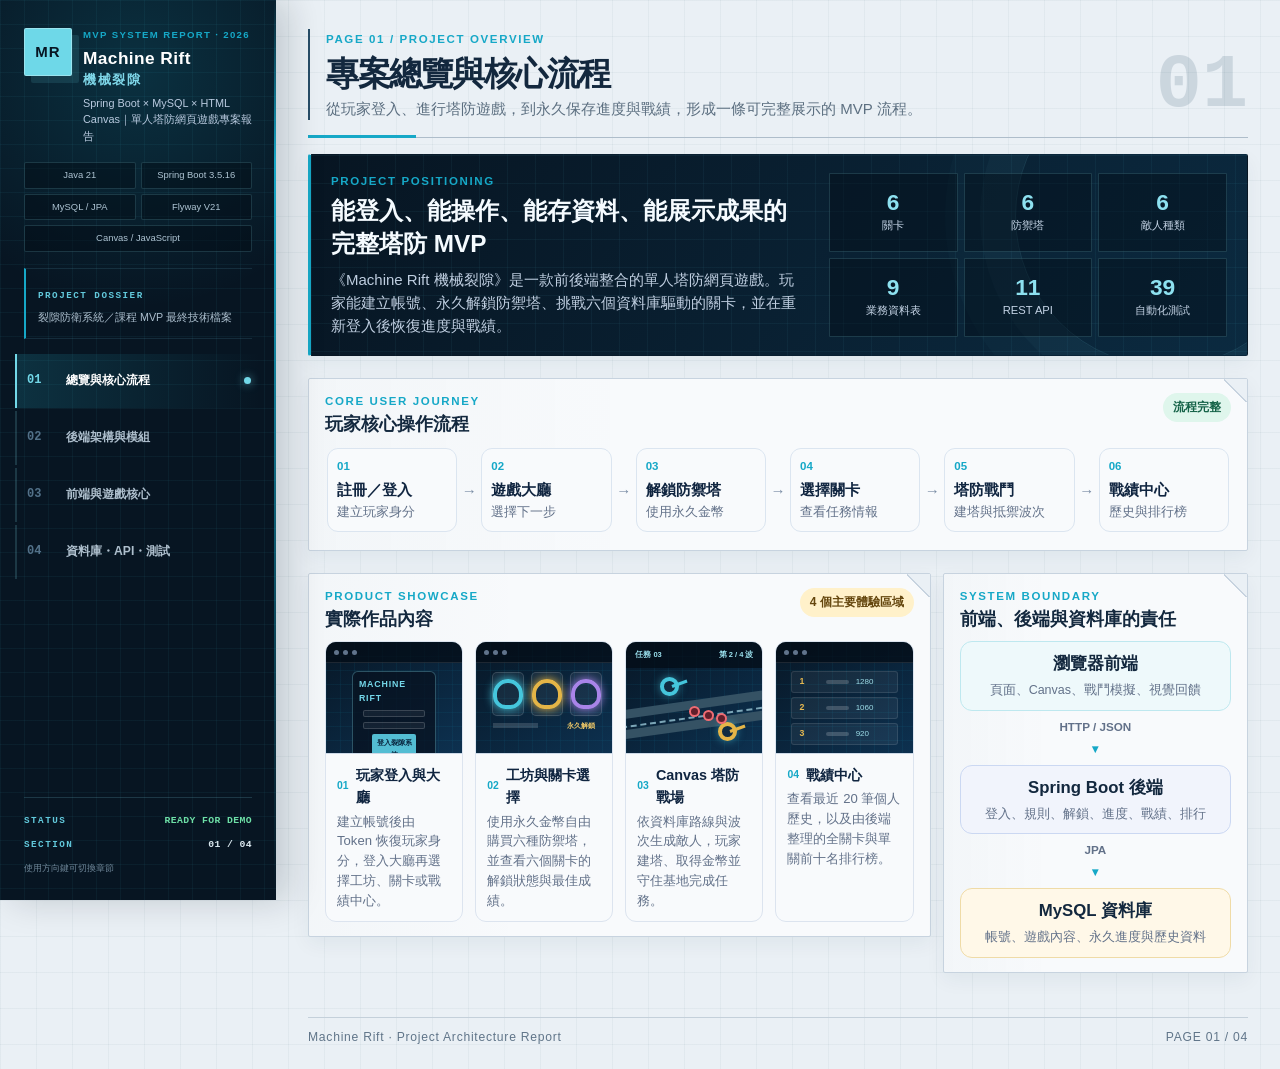
==== commit 731535bc: "docs: redesign interactive project report" ====
--- a/project-report/index.html
+++ b/project-report/index.html
@@ -8,7 +8,7 @@
   <link rel="stylesheet" href="report.css">
 </head>
 <body>
-  <header class="report-header">
+  <aside class="report-header" aria-label="專案報告導覽">
     <div class="header-grid">
       <div class="brand-block">
         <div class="brand-mark" aria-hidden="true">MR</div>
@@ -25,6 +25,11 @@
         <span>Flyway V21</span>
         <span>Canvas / JavaScript</span>
       </div>
+    </div>
+
+    <div class="rail-brief">
+      <span>PROJECT DOSSIER</span>
+      <p>裂隙防衛系統／課程 MVP 最終技術檔案</p>
     </div>
 
     <nav class="page-tabs" aria-label="報告頁面">
@@ -41,7 +46,13 @@
         <span>04</span>資料庫・API・測試
       </button>
     </nav>
-  </header>
+
+    <div class="rail-status" aria-label="報告狀態">
+      <div><span>STATUS</span><b>READY FOR DEMO</b></div>
+      <div><span>SECTION</span><b id="rail-page-indicator">01 / 04</b></div>
+      <small>使用方向鍵可切換章節</small>
+    </div>
+  </aside>
 
   <main class="report-shell">
     <section class="report-page is-active" id="overview" aria-labelledby="overview-title">
--- a/project-report/report.css
+++ b/project-report/report.css
@@ -3229,3 +3229,497 @@
     transition-duration: 0.01ms !important;
   }
 }
+
+/* ==========================================================================
+   Rift operations dossier layout
+   A fixed mission-file rail replaces the former horizontal report template.
+   ========================================================================== */
+
+:root {
+  --rail-width: 276px;
+  --dossier-bg: #eaf0f5;
+  --dossier-paper: #f8fafc;
+  --dossier-line: #c7d3df;
+  --dossier-ink: #13283e;
+}
+
+body {
+  min-height: 100vh;
+  padding-left: var(--rail-width);
+  color: var(--dossier-ink);
+  background:
+    linear-gradient(rgba(18, 63, 91, 0.045) 1px, transparent 1px),
+    linear-gradient(90deg, rgba(18, 63, 91, 0.045) 1px, transparent 1px),
+    var(--dossier-bg);
+  background-size: 36px 36px;
+}
+
+.report-header {
+  position: fixed;
+  z-index: 30;
+  inset: 0 auto 0 0;
+  display: flex;
+  width: var(--rail-width);
+  height: 100vh;
+  flex-direction: column;
+  overflow-y: auto;
+  color: #fff;
+  background:
+    linear-gradient(rgba(69, 203, 226, 0.055) 1px, transparent 1px),
+    linear-gradient(90deg, rgba(69, 203, 226, 0.055) 1px, transparent 1px),
+    radial-gradient(circle at 50% 8%, rgba(26, 174, 202, 0.18), transparent 28%),
+    #071522;
+  background-size: 24px 24px, 24px 24px, auto, auto;
+  box-shadow: 12px 0 34px rgba(7, 21, 34, 0.18);
+}
+
+.report-header::after {
+  inset: 0 0 0 auto;
+  width: 2px;
+  height: auto;
+  background: linear-gradient(180deg, transparent, var(--cyan) 18%, rgba(22, 168, 199, 0.2) 82%, transparent);
+}
+
+.header-grid {
+  display: block;
+  width: auto;
+  margin: 0;
+  padding: 28px 24px 16px;
+}
+
+.brand-block {
+  align-items: flex-start;
+}
+
+.brand-mark {
+  width: 48px;
+  height: 48px;
+  border-radius: 2px;
+  color: #071522;
+  background: #6ed8e8;
+  box-shadow: 7px 7px 0 rgba(110, 216, 232, 0.12);
+}
+
+.brand-block h1 {
+  margin-top: 5px;
+  font-size: 1.08rem;
+}
+
+.brand-block h1 span {
+  display: block;
+  margin-top: 3px;
+  color: #7ed6e8;
+  font-size: 0.8rem;
+  letter-spacing: 0.13em;
+}
+
+.subtitle {
+  margin-top: 8px;
+  font-size: 0.68rem;
+  line-height: 1.5;
+}
+
+.tech-list {
+  display: grid;
+  grid-template-columns: 1fr 1fr;
+  max-width: none;
+  margin-top: 18px;
+  gap: 5px;
+}
+
+.tech-list span {
+  overflow: hidden;
+  padding: 5px 6px;
+  border-color: rgba(126, 214, 232, 0.18);
+  border-radius: 2px;
+  color: #aec4d3;
+  background: rgba(4, 13, 22, 0.45);
+  font-size: 0.59rem;
+  text-align: center;
+  text-overflow: ellipsis;
+}
+
+.tech-list span:last-child {
+  grid-column: 1 / -1;
+}
+
+.rail-brief {
+  margin: 0 24px 15px;
+  padding: 12px 0 12px 12px;
+  border-left: 2px solid var(--cyan);
+  border-top: 1px solid rgba(126, 214, 232, 0.12);
+  border-bottom: 1px solid rgba(126, 214, 232, 0.12);
+}
+
+.rail-brief span,
+.rail-status span {
+  color: #62c9dc;
+  font-family: Consolas, monospace;
+  font-size: 0.58rem;
+  font-weight: 800;
+  letter-spacing: 0.16em;
+}
+
+.rail-brief p {
+  margin: 5px 0 0;
+  color: #adc0cf;
+  font-size: 0.67rem;
+  line-height: 1.55;
+}
+
+.page-tabs {
+  display: flex;
+  width: auto;
+  flex-direction: column;
+  margin: 0;
+  padding: 0 15px;
+  gap: 3px;
+}
+
+.page-tab {
+  position: relative;
+  display: grid;
+  width: 100%;
+  min-height: 54px;
+  grid-template-columns: 39px 1fr;
+  align-items: center;
+  padding: 7px 10px;
+  border: 0;
+  border-left: 2px solid rgba(126, 214, 232, 0.18);
+  border-radius: 0;
+  color: #aebfcd;
+  background: transparent;
+  font-size: 0.76rem;
+  text-align: left;
+}
+
+.page-tab span {
+  margin: 0;
+  color: #527189;
+  font-family: Consolas, monospace;
+  font-size: 0.75rem;
+}
+
+.page-tab:hover {
+  border-color: var(--cyan);
+  background: rgba(110, 216, 232, 0.07);
+}
+
+.page-tab.is-active {
+  border-color: #72d8e8;
+  color: #fff;
+  background: linear-gradient(90deg, rgba(39, 178, 202, 0.18), transparent);
+  box-shadow: none;
+}
+
+.page-tab.is-active::after {
+  position: absolute;
+  right: 10px;
+  width: 7px;
+  height: 7px;
+  border-radius: 50%;
+  content: "";
+  background: #72d8e8;
+  box-shadow: 0 0 10px rgba(114, 216, 232, 0.7);
+}
+
+.page-tab.is-active span {
+  color: #72d8e8;
+}
+
+.rail-status {
+  display: grid;
+  margin: auto 24px 24px;
+  padding-top: 15px;
+  border-top: 1px solid rgba(126, 214, 232, 0.18);
+  gap: 9px;
+}
+
+.rail-status > div {
+  display: flex;
+  align-items: center;
+  justify-content: space-between;
+  gap: 10px;
+}
+
+.rail-status b {
+  color: #d9e8ef;
+  font-family: Consolas, monospace;
+  font-size: 0.61rem;
+  letter-spacing: 0.04em;
+}
+
+.rail-status > div:first-child b {
+  color: #6ee0a7;
+}
+
+.rail-status small {
+  color: #6f8799;
+  font-size: 0.59rem;
+}
+
+.report-shell {
+  width: min(1420px, calc(100% - 64px));
+  min-height: calc(100vh - 48px);
+  margin: 0 auto;
+  padding: 27px 0 34px;
+}
+
+.report-page.is-active {
+  display: grid;
+  grid-template-columns: repeat(12, minmax(0, 1fr));
+  align-items: start;
+  gap: 12px;
+}
+
+.report-page > * {
+  grid-column: 1 / -1;
+}
+
+.page-heading {
+  position: relative;
+  align-items: end;
+  margin: 0 0 4px;
+  padding: 4px 0 17px 18px;
+  border-bottom: 1px solid #aebdca;
+}
+
+.page-heading::before {
+  position: absolute;
+  bottom: -1px;
+  left: 0;
+  width: 108px;
+  height: 3px;
+  content: "";
+  background: var(--cyan);
+}
+
+.page-heading::after {
+  position: absolute;
+  top: 2px;
+  bottom: 17px;
+  left: 0;
+  width: 2px;
+  content: "";
+  background: #274d69;
+}
+
+.page-heading h2 {
+  margin-top: 5px;
+  font-size: clamp(1.75rem, 2.6vw, 2.55rem);
+  letter-spacing: -0.045em;
+}
+
+.page-heading p:last-child {
+  max-width: 780px;
+  color: #5c6f80;
+}
+
+.page-number {
+  color: #163d59;
+  font-family: Consolas, monospace;
+  font-size: clamp(3.1rem, 6vw, 5rem);
+  opacity: 0.14;
+}
+
+.hero-panel,
+.report-card,
+.evidence-strip {
+  border-radius: 2px;
+  box-shadow: 0 7px 20px rgba(17, 48, 70, 0.055);
+}
+
+.report-card {
+  border-color: var(--dossier-line);
+  border-top-width: 1px;
+  background:
+    linear-gradient(90deg, rgba(26, 81, 111, 0.025), transparent 35%),
+    var(--dossier-paper);
+}
+
+.report-card::after {
+  position: absolute;
+  top: 0;
+  right: 0;
+  width: 23px;
+  height: 23px;
+  content: "";
+  background: linear-gradient(225deg, var(--dossier-bg) 49%, var(--dossier-line) 50%, var(--dossier-line) 53%, transparent 54%);
+}
+
+.hero-panel {
+  border-left: 3px solid var(--cyan);
+  background:
+    linear-gradient(rgba(89, 204, 225, 0.055) 1px, transparent 1px),
+    linear-gradient(90deg, rgba(89, 204, 225, 0.055) 1px, transparent 1px),
+    linear-gradient(125deg, #071522, #0b2a40);
+  background-size: 28px 28px, 28px 28px, auto;
+}
+
+.metric {
+  border-radius: 1px;
+  border-color: rgba(126, 214, 232, 0.18);
+  background: rgba(4, 14, 23, 0.42);
+}
+
+#overview > .showcase-card {
+  grid-column: span 8;
+}
+
+#overview > .showcase-card + .report-card {
+  grid-column: span 4;
+  align-self: stretch;
+}
+
+#overview .layer-diagram {
+  grid-template-columns: 1fr;
+  gap: 7px;
+}
+
+#overview .layer-arrow::after {
+  content: "▼";
+  letter-spacing: normal;
+}
+
+#backend > .accent-yellow {
+  grid-column: span 8;
+}
+
+#backend > .backend-guardrails {
+  grid-column: span 4;
+  align-self: stretch;
+  grid-template-columns: 1fr;
+}
+
+#backend .backend-guardrails .guardrail-grid {
+  grid-template-columns: 1fr;
+}
+
+#frontend > .frontend-overview-grid {
+  grid-column: span 8;
+}
+
+#frontend > .compact-game-loop {
+  grid-column: span 4;
+  align-self: stretch;
+}
+
+#frontend .compact-game-loop .game-loop-strip {
+  grid-template-columns: 1fr;
+  gap: 3px;
+}
+
+#frontend .compact-game-loop .game-loop-strip > i {
+  transform: rotate(90deg);
+}
+
+#data > .data-overview-grid {
+  grid-column: span 7;
+}
+
+#data > .verification-overview-grid {
+  grid-column: span 5;
+  align-self: stretch;
+  grid-template-columns: 1fr;
+}
+
+.report-footer {
+  width: min(1420px, calc(100% - 64px));
+  margin: 0 auto;
+  padding: 0 0 22px;
+  color: #607589;
+  border-top: 1px solid #c4d0da;
+  padding-top: 10px;
+}
+
+.function-dialog {
+  border-radius: 2px;
+}
+
+@media (max-width: 1180px) {
+  :root { --rail-width: 232px; }
+  .header-grid { padding-right: 18px; padding-left: 18px; }
+  .rail-brief { margin-right: 18px; margin-left: 18px; }
+  .rail-status { margin-right: 18px; margin-left: 18px; }
+  .tech-list { grid-template-columns: 1fr; }
+  .tech-list span:last-child { grid-column: auto; }
+  #overview > .showcase-card,
+  #overview > .showcase-card + .report-card,
+  #backend > .accent-yellow,
+  #backend > .backend-guardrails,
+  #frontend > .frontend-overview-grid,
+  #frontend > .compact-game-loop,
+  #data > .data-overview-grid,
+  #data > .verification-overview-grid { grid-column: 1 / -1; }
+}
+
+@media (max-width: 820px) {
+  body { padding-left: 0; }
+  .report-header {
+    position: static;
+    width: 100%;
+    height: auto;
+    overflow: visible;
+  }
+  .report-header::after { inset: auto 0 0; width: auto; height: 2px; }
+  .header-grid {
+    display: flex;
+    width: min(100% - 32px, 1420px);
+    flex-direction: row;
+    align-items: center;
+    margin: 0 auto;
+    padding: 15px 0 8px;
+  }
+  .brand-block h1 span { display: inline; margin-left: 5px; }
+  .subtitle { display: none; }
+  .tech-list { display: none; }
+  .rail-brief,
+  .rail-status { display: none; }
+  .page-tabs {
+    width: min(100% - 32px, 1420px);
+    flex-direction: row;
+    overflow-x: auto;
+    margin: 0 auto;
+    padding: 0 0 10px;
+  }
+  .page-tab {
+    display: block;
+    flex: 0 0 auto;
+    width: auto;
+    min-height: 36px;
+    padding: 6px 11px;
+    border-left-width: 1px;
+    white-space: nowrap;
+  }
+  .page-tab span { margin-right: 7px; }
+  .page-tab.is-active::after { display: none; }
+  .report-shell { width: min(100% - 32px, 1420px); padding-top: 20px; }
+  .report-page.is-active { display: block; }
+  .report-page.is-active > * { margin-bottom: 11px; }
+  .report-footer { width: min(100% - 32px, 1420px); }
+}
+
+@media (max-width: 600px) {
+  .header-grid,
+  .page-tabs,
+  .report-shell,
+  .report-footer { width: min(100% - 22px, 1420px); }
+  .brand-mark { width: 38px; height: 38px; }
+  .brand-block h1 { font-size: 0.94rem; }
+  .brand-block h1 span { display: block; margin-left: 0; }
+  .page-heading { align-items: flex-start; padding-left: 12px; }
+  .page-heading h2 { font-size: 1.55rem; }
+  .page-number { font-size: 2.8rem; }
+  .hero-panel,
+  .report-card { padding: 15px; }
+  #frontend .compact-game-loop .game-loop-strip { grid-template-columns: 1fr; }
+  #frontend .compact-game-loop .game-loop-strip > i { transform: rotate(90deg); }
+}
+
+@media print {
+  body { padding-left: 0; }
+  .report-header { display: none; }
+  .report-shell { width: 100%; }
+  .report-page,
+  .report-page.is-active { display: block; }
+}
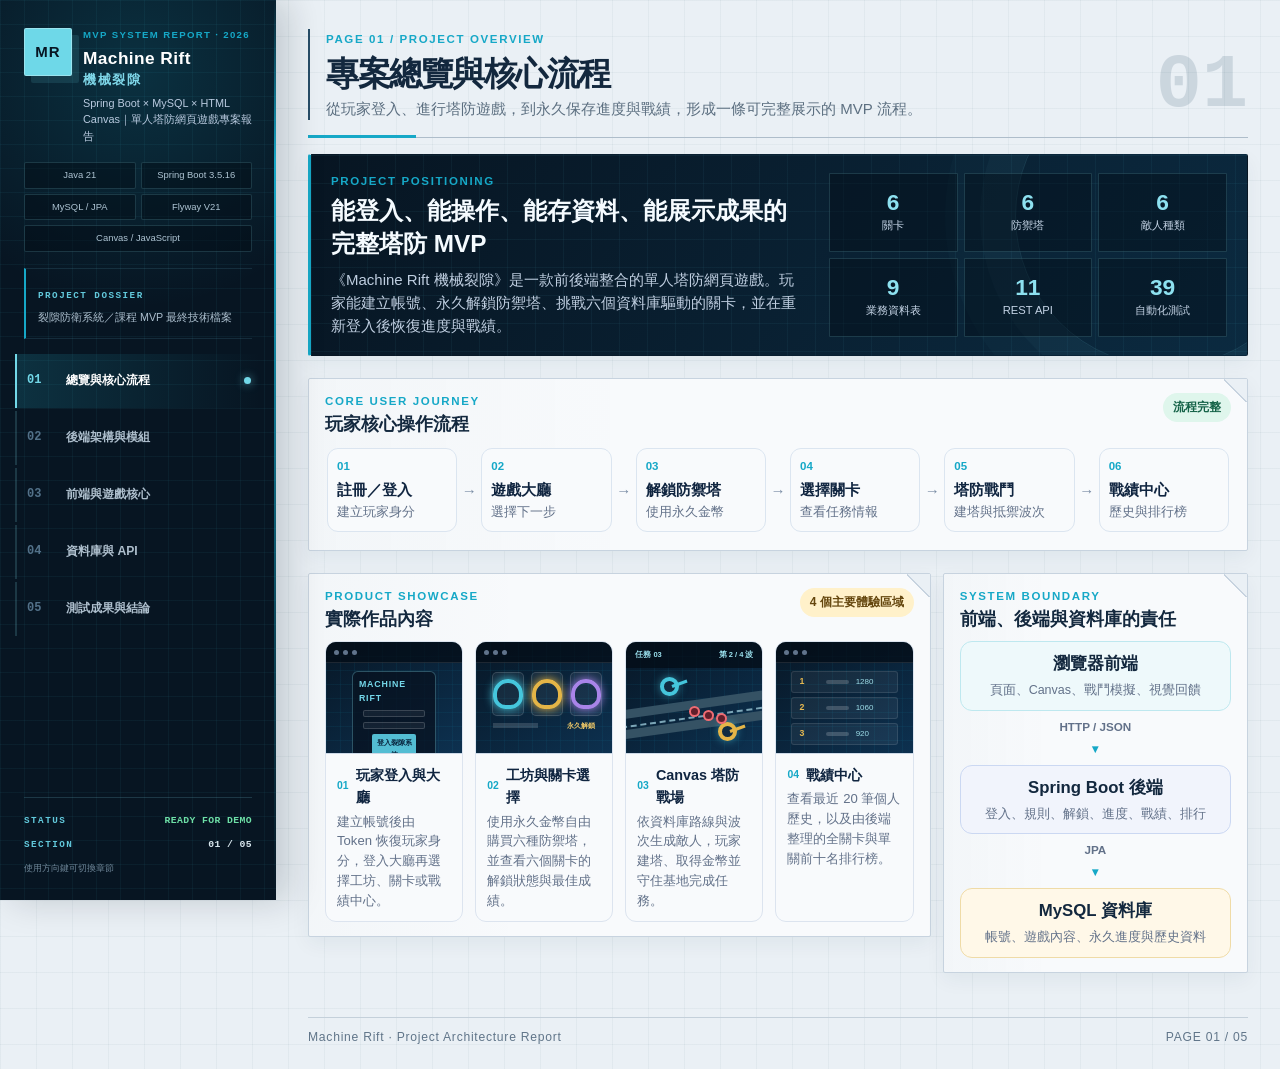
==== commit 4b2ebee6: "docs: expand interactive report to five sections" ====
--- a/project-report/index.html
+++ b/project-report/index.html
@@ -3,9 +3,9 @@
 <head>
   <meta charset="utf-8">
   <meta name="viewport" content="width=device-width, initial-scale=1">
-  <meta name="description" content="Machine Rift 機械裂隙專案四頁式網頁報告">
+  <meta name="description" content="Machine Rift 機械裂隙專案五頁式網頁報告">
   <title>Machine Rift｜專案架構報告</title>
-  <link rel="stylesheet" href="report.css">
+  <link rel="stylesheet" href="report.css?v=20260902-3">
 </head>
 <body>
   <aside class="report-header" aria-label="專案報告導覽">
@@ -43,13 +43,16 @@
         <span>03</span>前端與遊戲核心
       </button>
       <button class="page-tab" type="button" data-page="data" aria-selected="false">
-        <span>04</span>資料庫・API・測試
+        <span>04</span>資料庫與 API
+      </button>
+      <button class="page-tab" type="button" data-page="results" aria-selected="false">
+        <span>05</span>測試成果與結論
       </button>
     </nav>
 
     <div class="rail-status" aria-label="報告狀態">
       <div><span>STATUS</span><b>READY FOR DEMO</b></div>
-      <div><span>SECTION</span><b id="rail-page-indicator">01 / 04</b></div>
+      <div><span>SECTION</span><b id="rail-page-indicator">01 / 05</b></div>
       <small>使用方向鍵可切換章節</small>
     </div>
   </aside>
@@ -466,9 +469,9 @@
     <section class="report-page" id="data" aria-labelledby="data-title" hidden>
       <div class="page-heading">
         <div>
-          <p class="section-index">PAGE 04 / DATABASE · API · TEST</p>
-          <h2 id="data-title">資料庫、API 與測試成果</h2>
-          <p>九張資料表保存內容與玩家進度，十一支 API 串接核心流程，三十九項測試保護後端規則。</p>
+          <p class="section-index">PAGE 04 / DATABASE · API</p>
+          <h2 id="data-title">資料庫與 API</h2>
+          <p>九張資料表保存遊戲內容與玩家進度，十一支 API 將前端操作串接至後端規則。</p>
         </div>
         <div class="page-number">04</div>
       </div>
@@ -476,8 +479,8 @@
       <div class="evidence-strip" aria-label="專案資料成果摘要">
         <div><strong>9</strong><span>業務資料表</span><small>結構已收斂</small></div>
         <div><strong>11</strong><span>REST API</span><small>涵蓋核心流程</small></div>
-        <div><strong>39</strong><span>自動化測試</span><small>核心規則驗證</small></div>
         <div><strong>V21</strong><span>Flyway 版本</span><small>可重建資料庫</small></div>
+        <div><strong>5</strong><span>內容資料表</span><small>關卡、路線與戰鬥數值</small></div>
       </div>
 
       <div class="data-overview-grid">
@@ -539,30 +542,80 @@
           </div>
           <p>空白 MySQL 可依 V1～V21 重建結構與種子資料；下一個版本從 V22 開始。</p>
         </article>
-
-        <article class="report-card test-overview accent-green">
-          <div class="card-title-row">
-            <div>
-              <p class="card-label">TEST COVERAGE MATRIX</p>
-              <h3>39 項測試覆蓋六個層級</h3>
-            </div>
-            <span class="test-status">✓ VERIFIED</span>
-          </div>
-          <div class="coverage-matrix">
-            <div><b>✓</b><strong>Application</strong><span>啟動、Schema、種子內容、OpenAPI</span></div>
-            <div><b>✓</b><strong>Migration</strong><span>V14～V21 結構與數值演進</span></div>
-            <div><b>✓</b><strong>Controller</strong><span>Token、DTO、進度與排行榜</span></div>
-            <div><b>✓</b><strong>Service</strong><span>戰績、解鎖、購買與金幣</span></div>
-            <div><b>✓</b><strong>Repository</strong><span>排行、日期排序與關聯載入</span></div>
-            <div><b>✓</b><strong>Exception</strong><span>中文錯誤及 null 訊息防護</span></div>
-          </div>
-        </article>
       </div>
 
       <article class="report-card data-conclusion accent-cyan">
         <div><b>資料保護</b><span>BCrypt 密碼、SHA-256 Token 雜湊、DTO 排除敏感欄位</span></div>
         <div><b>一致回應</b><span><code>{ success, message, data }</code> 與中文錯誤格式</span></div>
-        <div><b>MVP 成果</b><span>登入、操作、存檔與成果展示流程已完整串接</span></div>
+        <div><b>版本管理</b><span>Flyway 依序執行 V1～V21，既有 migration 不回頭修改</span></div>
+      </article>
+    </section>
+
+    <section class="report-page" id="results" aria-labelledby="results-title" hidden>
+      <div class="page-heading">
+        <div>
+          <p class="section-index">PAGE 05 / VERIFICATION · CONCLUSION</p>
+          <h2 id="results-title">測試成果與專案結論</h2>
+          <p>三十九項自動化測試驗證資料庫演進、API 契約與核心規則，讓作品能穩定完成課程展示。</p>
+        </div>
+        <div class="page-number">05</div>
+      </div>
+
+      <div class="evidence-strip results-evidence" aria-label="測試成果摘要">
+        <div><strong>39</strong><span>自動化測試</span><small>全部執行完成</small></div>
+        <div><strong>0</strong><span>Failures</span><small>功能驗證通過</small></div>
+        <div><strong>0</strong><span>Errors</span><small>執行過程正常</small></div>
+        <div><strong>8</strong><span>測試類別</span><small>涵蓋六個層級</small></div>
+      </div>
+
+      <article class="report-card test-overview results-test-card accent-green">
+        <div class="card-title-row">
+          <div>
+            <p class="card-label">TEST COVERAGE MATRIX</p>
+            <h3>39 項測試覆蓋六個系統層級</h3>
+          </div>
+          <span class="test-status">✓ BUILD SUCCESS</span>
+        </div>
+        <div class="coverage-matrix results-coverage">
+          <div><b>7</b><strong>Application</strong><span>啟動、9 張表、種子內容、關卡 API、登入恢復與 OpenAPI</span></div>
+          <div><b>8</b><strong>Migration</strong><span>V14～V21 結構搬移、欄位移除與數值平衡</span></div>
+          <div><b>11</b><strong>Controller</strong><span>Token 身分、DTO 中文驗證、私人進度、歷史與排行榜</span></div>
+          <div><b>11</b><strong>Service</strong><span>戰績、鎖關、最佳成績、永久購塔與金幣交易</span></div>
+          <div><b>1</b><strong>Repository</strong><span>排行榜依分數降冪及同分時間升冪排序</span></div>
+          <div><b>1</b><strong>Exception</strong><span>驗證訊息為空時仍回傳安全的中文錯誤</span></div>
+        </div>
+      </article>
+
+      <div class="results-detail-grid">
+        <article class="report-card test-breakdown accent-blue">
+          <p class="card-label">VERIFIED USER JOURNEY</p>
+          <h3>核心流程已被測試保護</h3>
+          <ol>
+            <li><b>登入</b><span>建立帳號、驗證密碼並由 Token 恢復玩家身分</span></li>
+            <li><b>操作</b><span>取得關卡與塔資料，檢查關卡是否已解鎖</span></li>
+            <li><b>存檔</b><span>保存勝敗、分數與時間，更新永久金幣及最佳戰績</span></li>
+            <li><b>展示</b><span>讀取個人歷史與後端彙整的前十名排行榜</span></li>
+          </ol>
+        </article>
+
+        <article class="report-card project-boundary accent-yellow">
+          <p class="card-label">MVP BOUNDARY</p>
+          <h3>完成範圍與保留界線</h3>
+          <div class="boundary-list">
+            <div><b>已完成</b><span>單人塔防、登入、永久進度、工坊、六關與戰績中心</span></div>
+            <div><b>刻意收斂</b><span>九張業務表與十一支 API，只保留展示流程需要的功能</span></div>
+            <div><b>後續發展</b><span>進階塔能力、敵人特性、完整 Security 與大型排行最佳化</span></div>
+          </div>
+        </article>
+      </div>
+
+      <article class="report-card conclusion-card results-conclusion">
+        <div>
+          <p class="card-label">FINAL MVP STATEMENT</p>
+          <h3>在有限時數內，完成能登入、能操作、能存資料、能展示的完整作品</h3>
+          <p>Machine Rift 已串接前端遊戲、Spring Boot API 與 MySQL 永久資料，並透過 Flyway 與自動化測試保護核心流程。目前適合作為課程最終成果進行 Demo 與架構說明。</p>
+        </div>
+        <div class="completion-ring"><strong>MVP</strong><span>READY TO DEMO</span></div>
       </article>
     </section>
   </main>
@@ -790,9 +843,9 @@
 
   <footer class="report-footer">
     <span>Machine Rift · Project Architecture Report</span>
-    <span id="page-indicator">PAGE 01 / 04</span>
+    <span id="page-indicator">PAGE 01 / 05</span>
   </footer>
 
-  <script src="report.js"></script>
+  <script src="report.js?v=20260902-2"></script>
 </body>
 </html>
--- a/project-report/report.css
+++ b/project-report/report.css
@@ -3613,14 +3613,141 @@
   transform: rotate(90deg);
 }
 
-#data > .data-overview-grid {
-  grid-column: span 7;
-}
-
+#data > .data-overview-grid,
 #data > .verification-overview-grid {
-  grid-column: span 5;
+  display: contents;
+}
+
+#data .database-overview {
+  grid-column: span 8;
+}
+
+#data .api-overview {
+  grid-column: span 4;
+}
+
+#data .migration-overview {
+  grid-column: 1 / -1;
+}
+
+#data .database-overview,
+#data .api-overview,
+#data .migration-overview {
   align-self: stretch;
-  grid-template-columns: 1fr;
+  margin-bottom: 0;
+}
+
+#data .compact-erd {
+  grid-template-columns: 175px minmax(0, 1fr);
+}
+
+#data .api-domain-summary > div {
+  grid-template-columns: 30px 100px minmax(0, 1fr);
+}
+
+.results-test-card {
+  margin-bottom: 0;
+}
+
+.results-coverage {
+  grid-template-columns: repeat(3, minmax(0, 1fr));
+  gap: 8px;
+}
+
+.results-coverage > div {
+  min-height: 72px;
+  grid-template-columns: 34px 94px minmax(0, 1fr);
+  padding: 10px 12px;
+  border-radius: 2px;
+}
+
+.results-coverage b {
+  display: grid;
+  width: 30px;
+  height: 30px;
+  place-items: center;
+  border: 1px solid rgba(36, 148, 107, 0.28);
+  color: var(--green);
+  background: #edf8f3;
+  font-family: Consolas, monospace;
+  font-size: 0.8rem;
+}
+
+.results-coverage strong {
+  font-size: 0.76rem;
+}
+
+.results-coverage span {
+  font-size: 0.68rem;
+  line-height: 1.5;
+}
+
+.results-detail-grid {
+  display: grid;
+  grid-template-columns: 1.12fr 0.88fr;
+  gap: 12px;
+}
+
+.results-detail-grid .report-card {
+  height: 100%;
+  margin-bottom: 0;
+}
+
+.test-breakdown ol {
+  display: grid;
+  grid-template-columns: repeat(2, minmax(0, 1fr));
+  margin: 0;
+  padding: 0;
+  list-style: none;
+  gap: 7px;
+}
+
+.test-breakdown li {
+  display: grid;
+  min-height: 62px;
+  grid-template-columns: 66px minmax(0, 1fr);
+  align-items: center;
+  padding: 9px 11px;
+  border: 1px solid #d8e3ed;
+  background: #f4f8fb;
+  gap: 10px;
+}
+
+.test-breakdown li b {
+  color: var(--blue);
+  font-size: 0.78rem;
+}
+
+.test-breakdown li span,
+.boundary-list span {
+  color: var(--muted);
+  font-size: 0.7rem;
+  line-height: 1.5;
+}
+
+.boundary-list {
+  display: grid;
+  gap: 7px;
+}
+
+.boundary-list > div {
+  display: grid;
+  min-height: 58px;
+  grid-template-columns: 75px minmax(0, 1fr);
+  align-items: center;
+  padding: 9px 11px;
+  border-left: 2px solid var(--yellow);
+  background: #fffaf0;
+  gap: 10px;
+}
+
+.boundary-list b {
+  color: #8a6212;
+  font-size: 0.75rem;
+}
+
+.results-conclusion {
+  margin-bottom: 0;
 }
 
 .report-footer {
@@ -3651,6 +3778,17 @@
   #frontend > .compact-game-loop,
   #data > .data-overview-grid,
   #data > .verification-overview-grid { grid-column: 1 / -1; }
+  #data > .data-overview-grid,
+  #data > .verification-overview-grid {
+    display: grid;
+    grid-template-columns: 1fr;
+  }
+  #data .database-overview,
+  #data .api-overview,
+  #data .migration-overview,
+  #data .test-overview { grid-column: 1 / -1; }
+  .results-coverage { grid-template-columns: repeat(2, minmax(0, 1fr)); }
+  .results-detail-grid { grid-template-columns: 1fr; }
 }
 
 @media (max-width: 820px) {
@@ -3696,6 +3834,7 @@
   .report-shell { width: min(100% - 32px, 1420px); padding-top: 20px; }
   .report-page.is-active { display: block; }
   .report-page.is-active > * { margin-bottom: 11px; }
+  .results-coverage { grid-template-columns: 1fr; }
   .report-footer { width: min(100% - 32px, 1420px); }
 }
 
@@ -3714,6 +3853,9 @@
   .report-card { padding: 15px; }
   #frontend .compact-game-loop .game-loop-strip { grid-template-columns: 1fr; }
   #frontend .compact-game-loop .game-loop-strip > i { transform: rotate(90deg); }
+  .test-breakdown ol { grid-template-columns: 1fr; }
+  .test-breakdown li { grid-template-columns: 58px minmax(0, 1fr); }
+  .results-coverage > div { grid-template-columns: 34px 82px minmax(0, 1fr); }
 }
 
 @media print {
